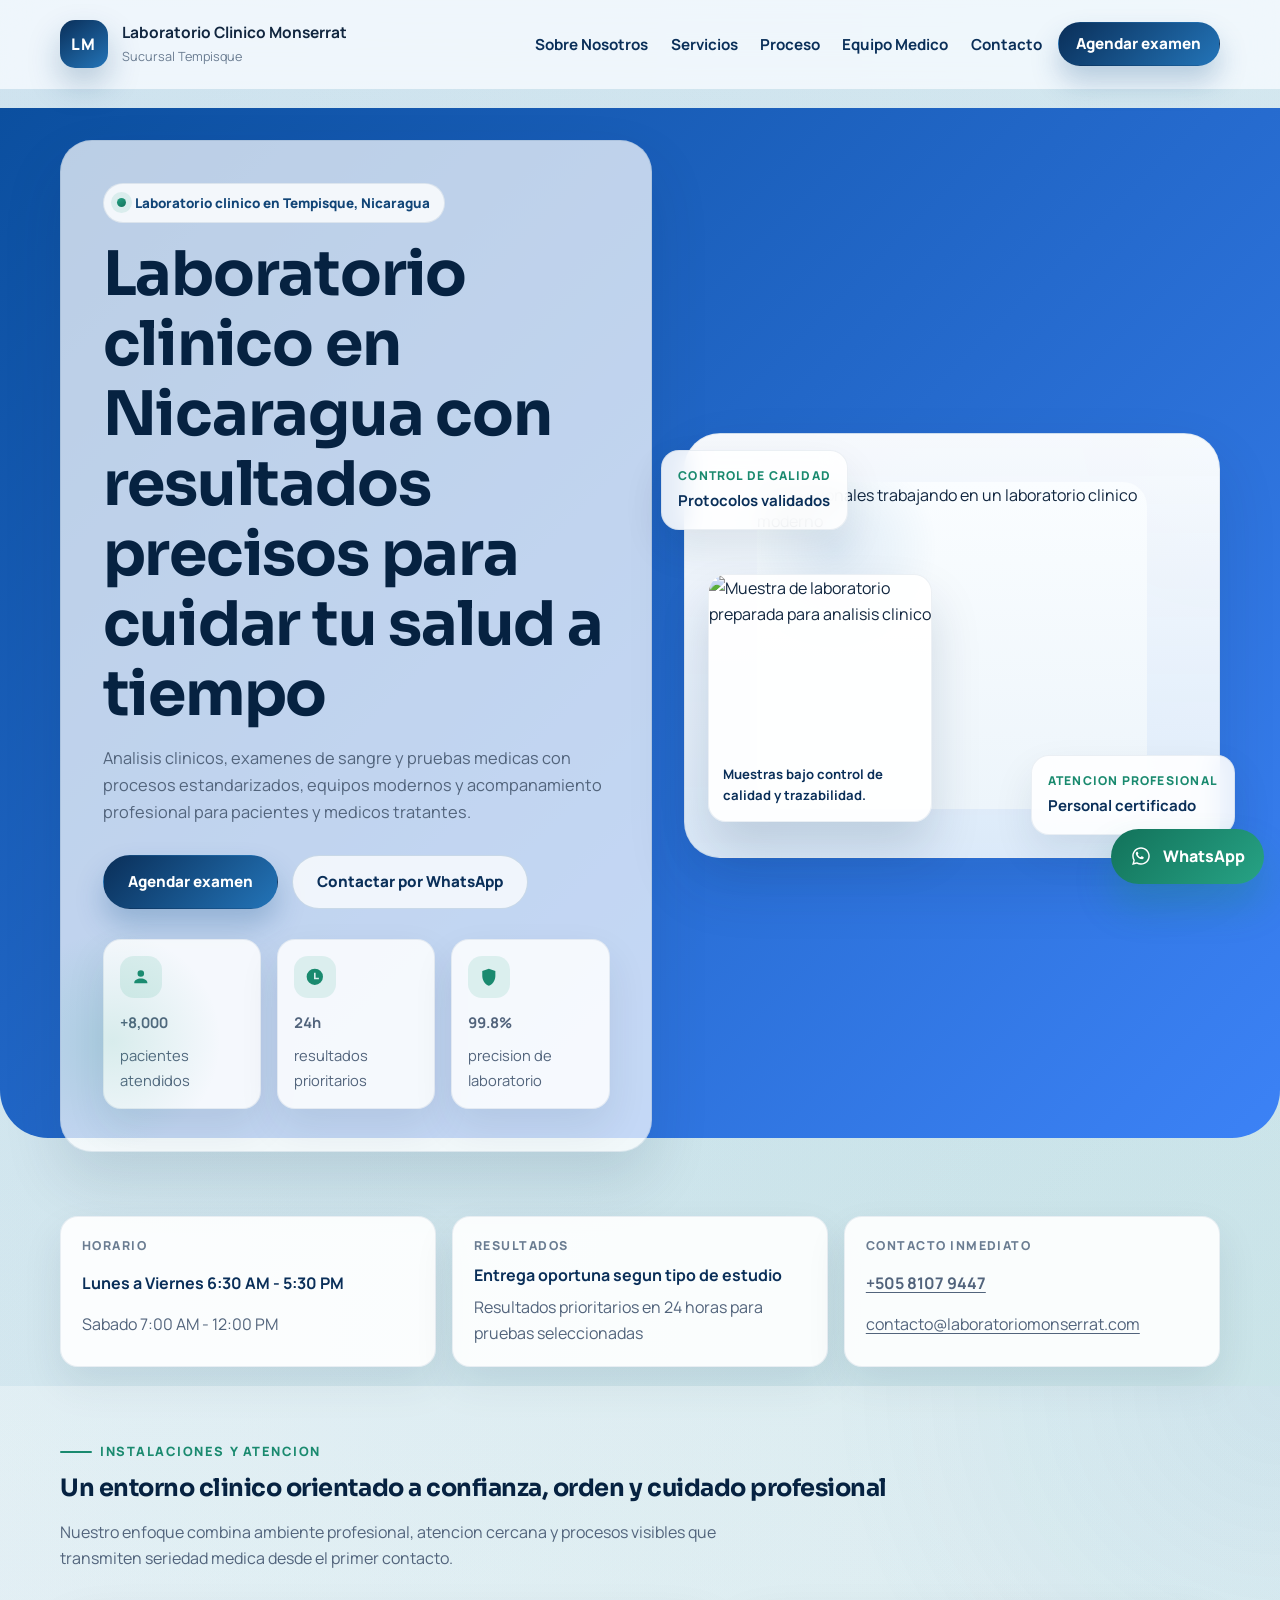
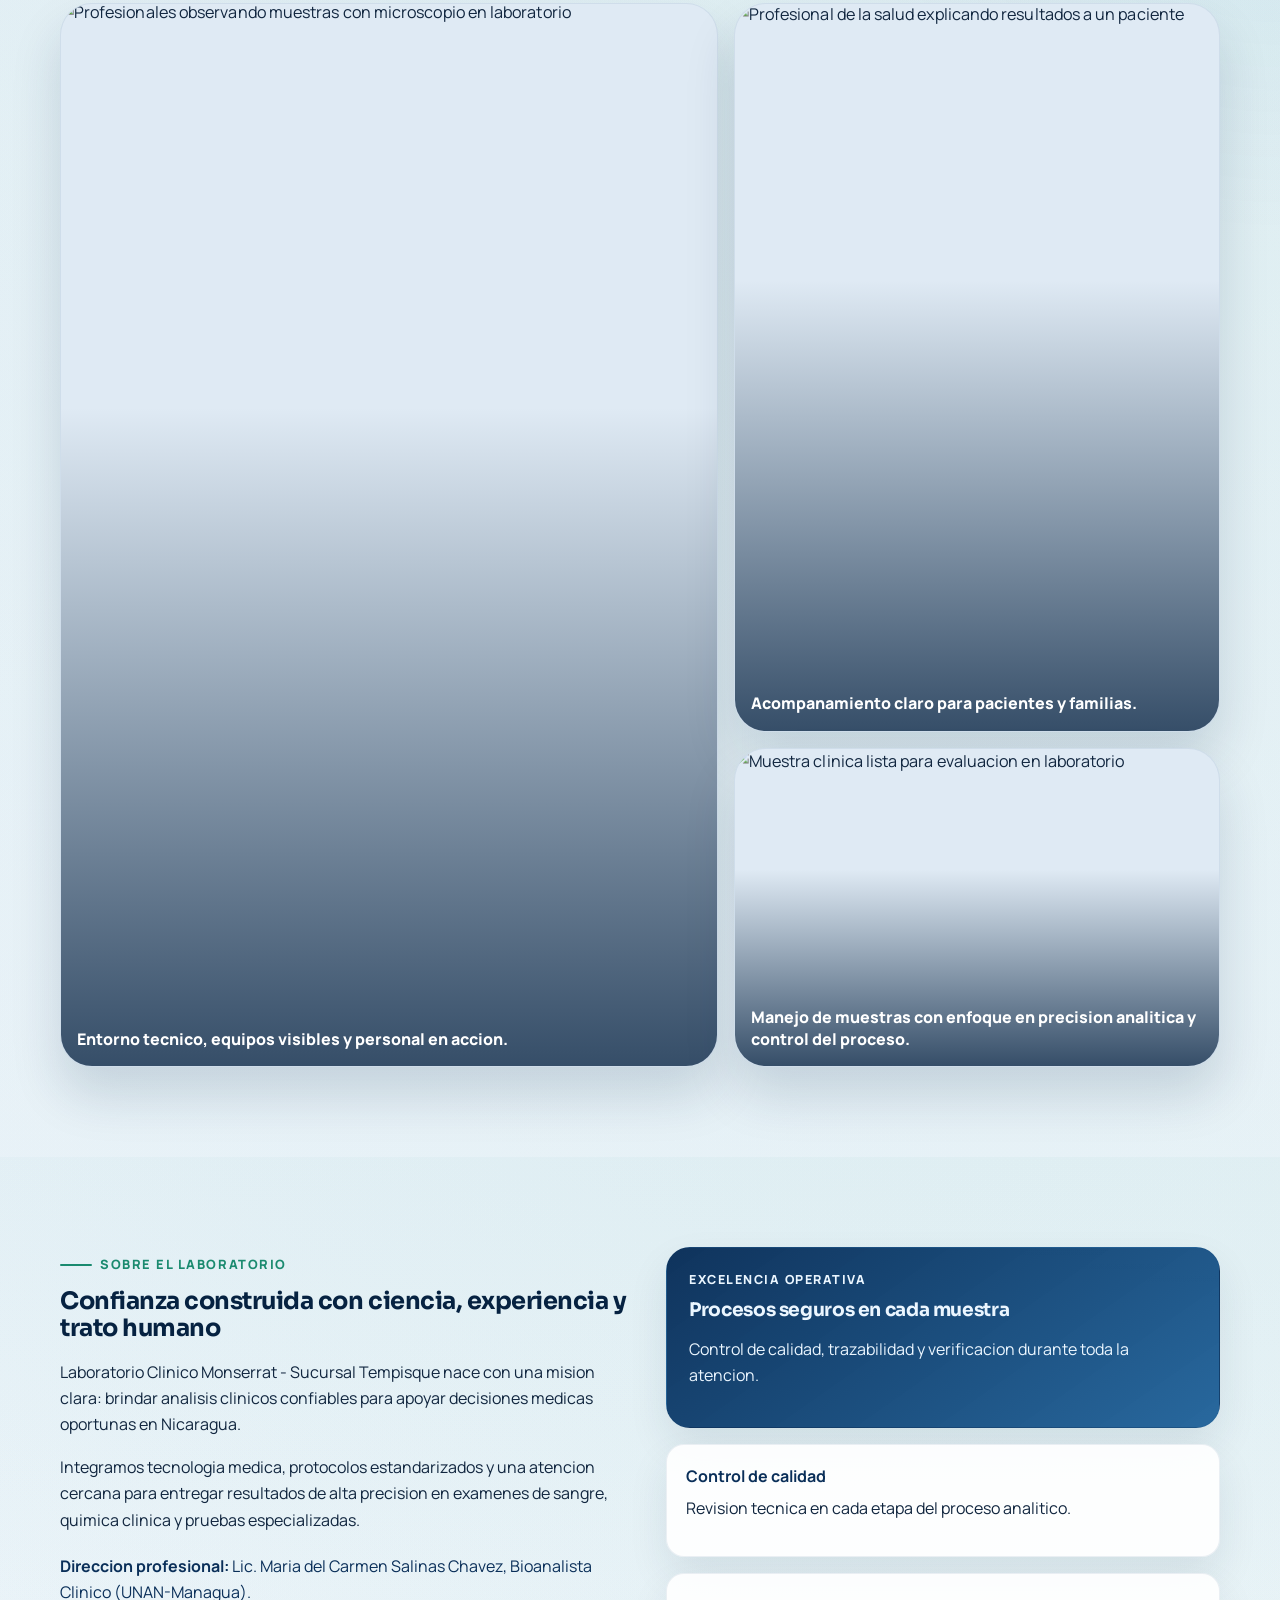
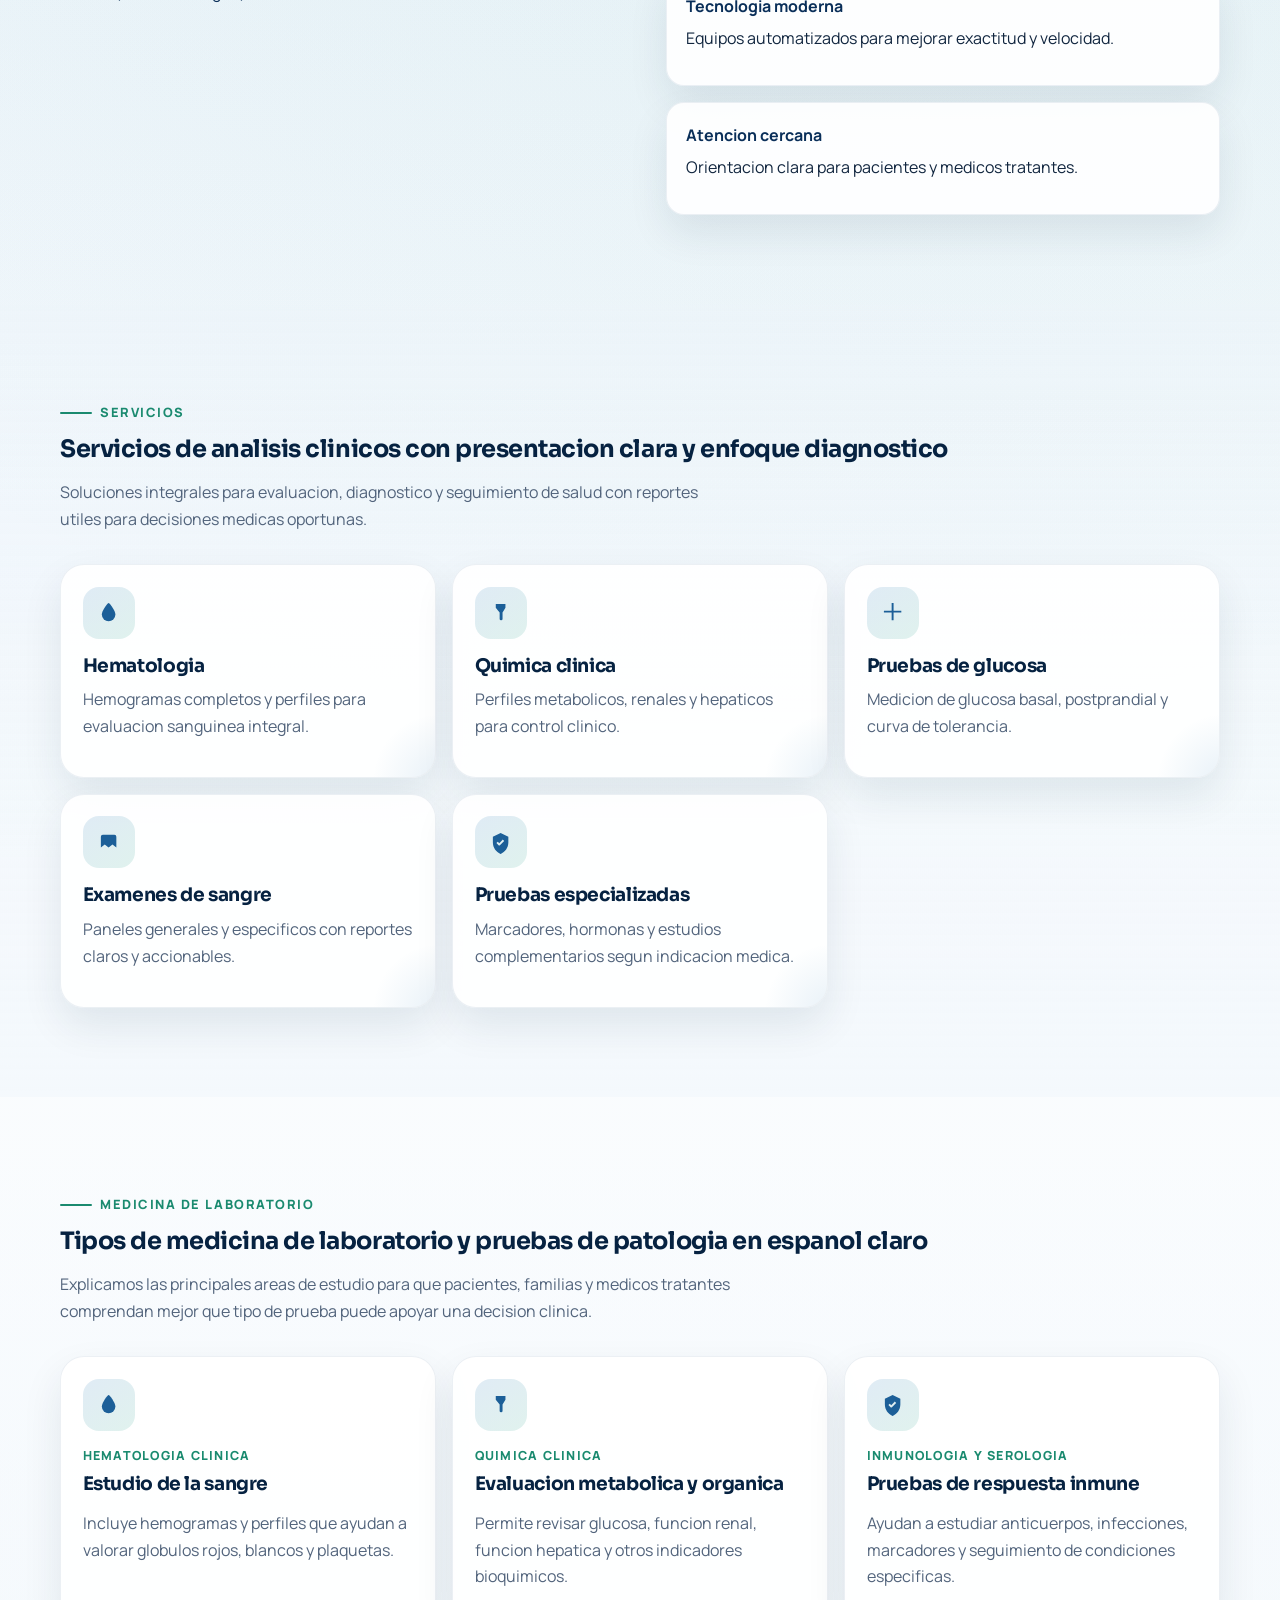
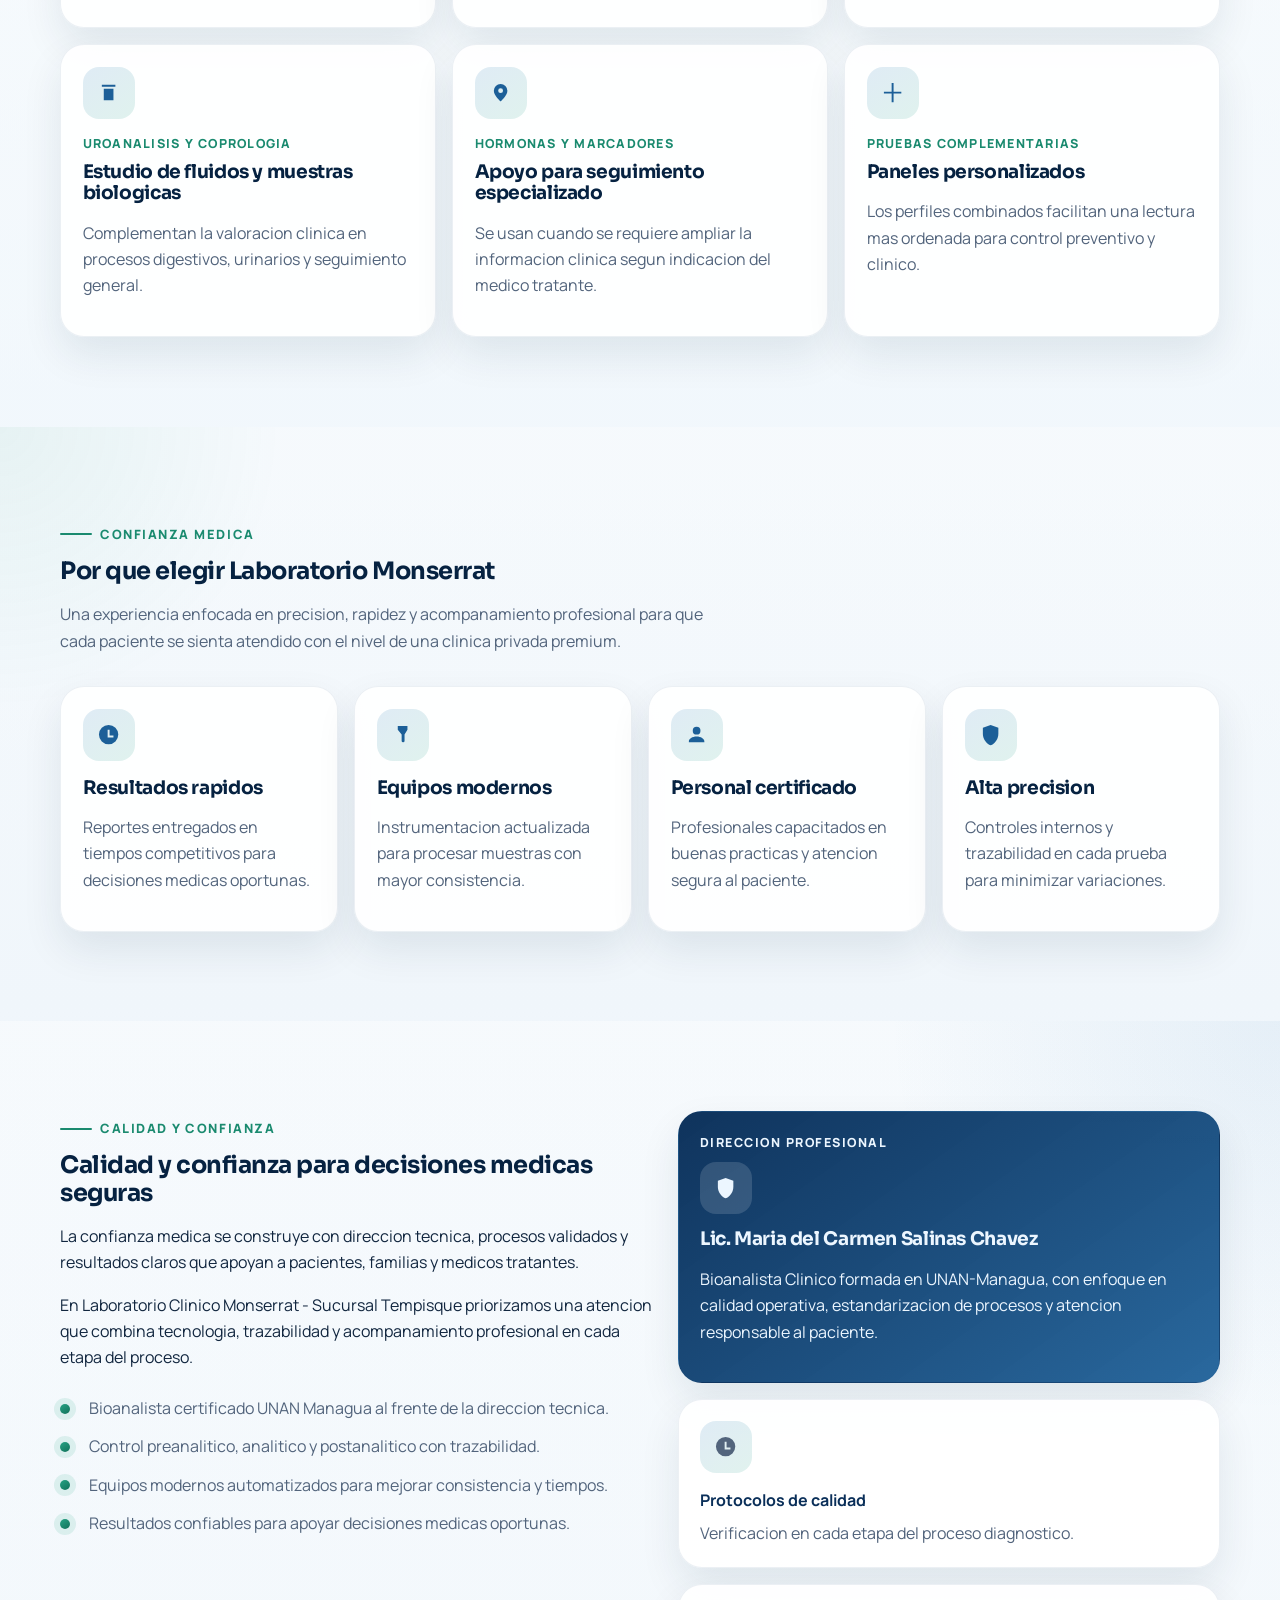
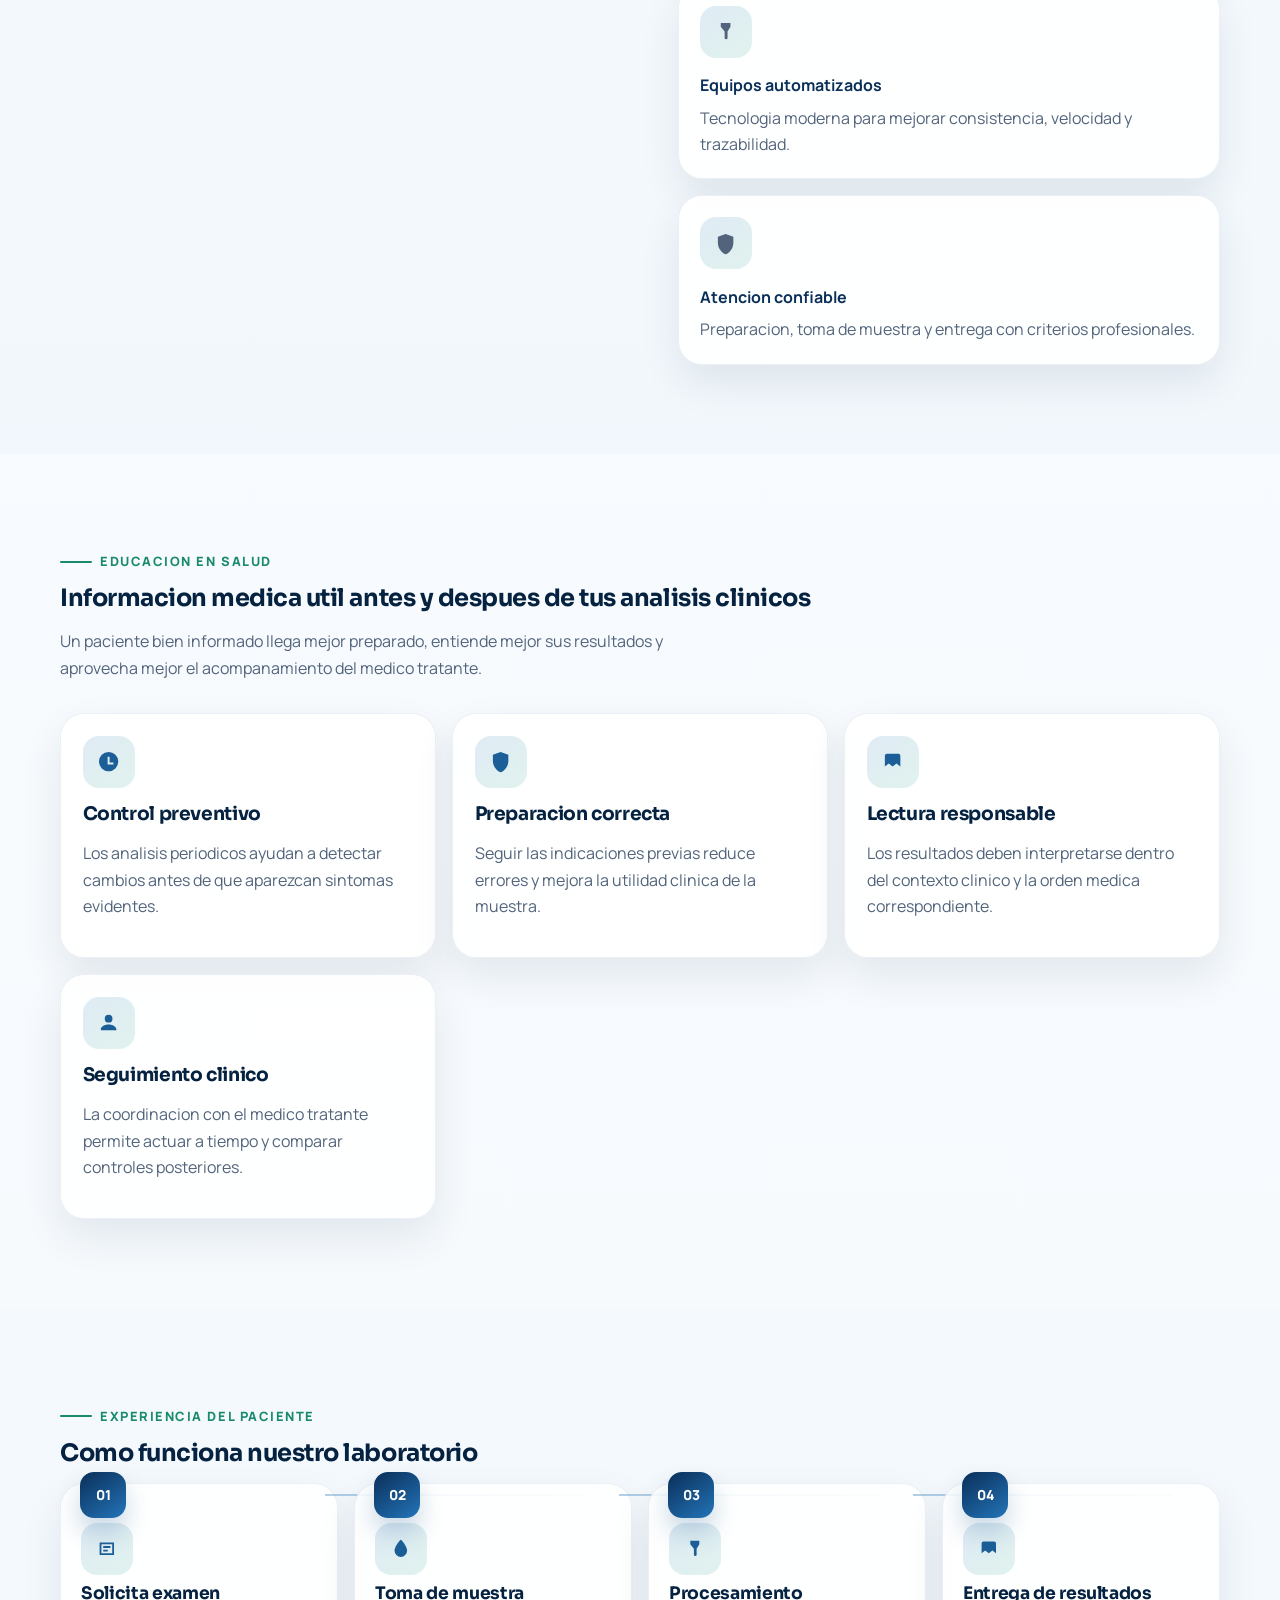
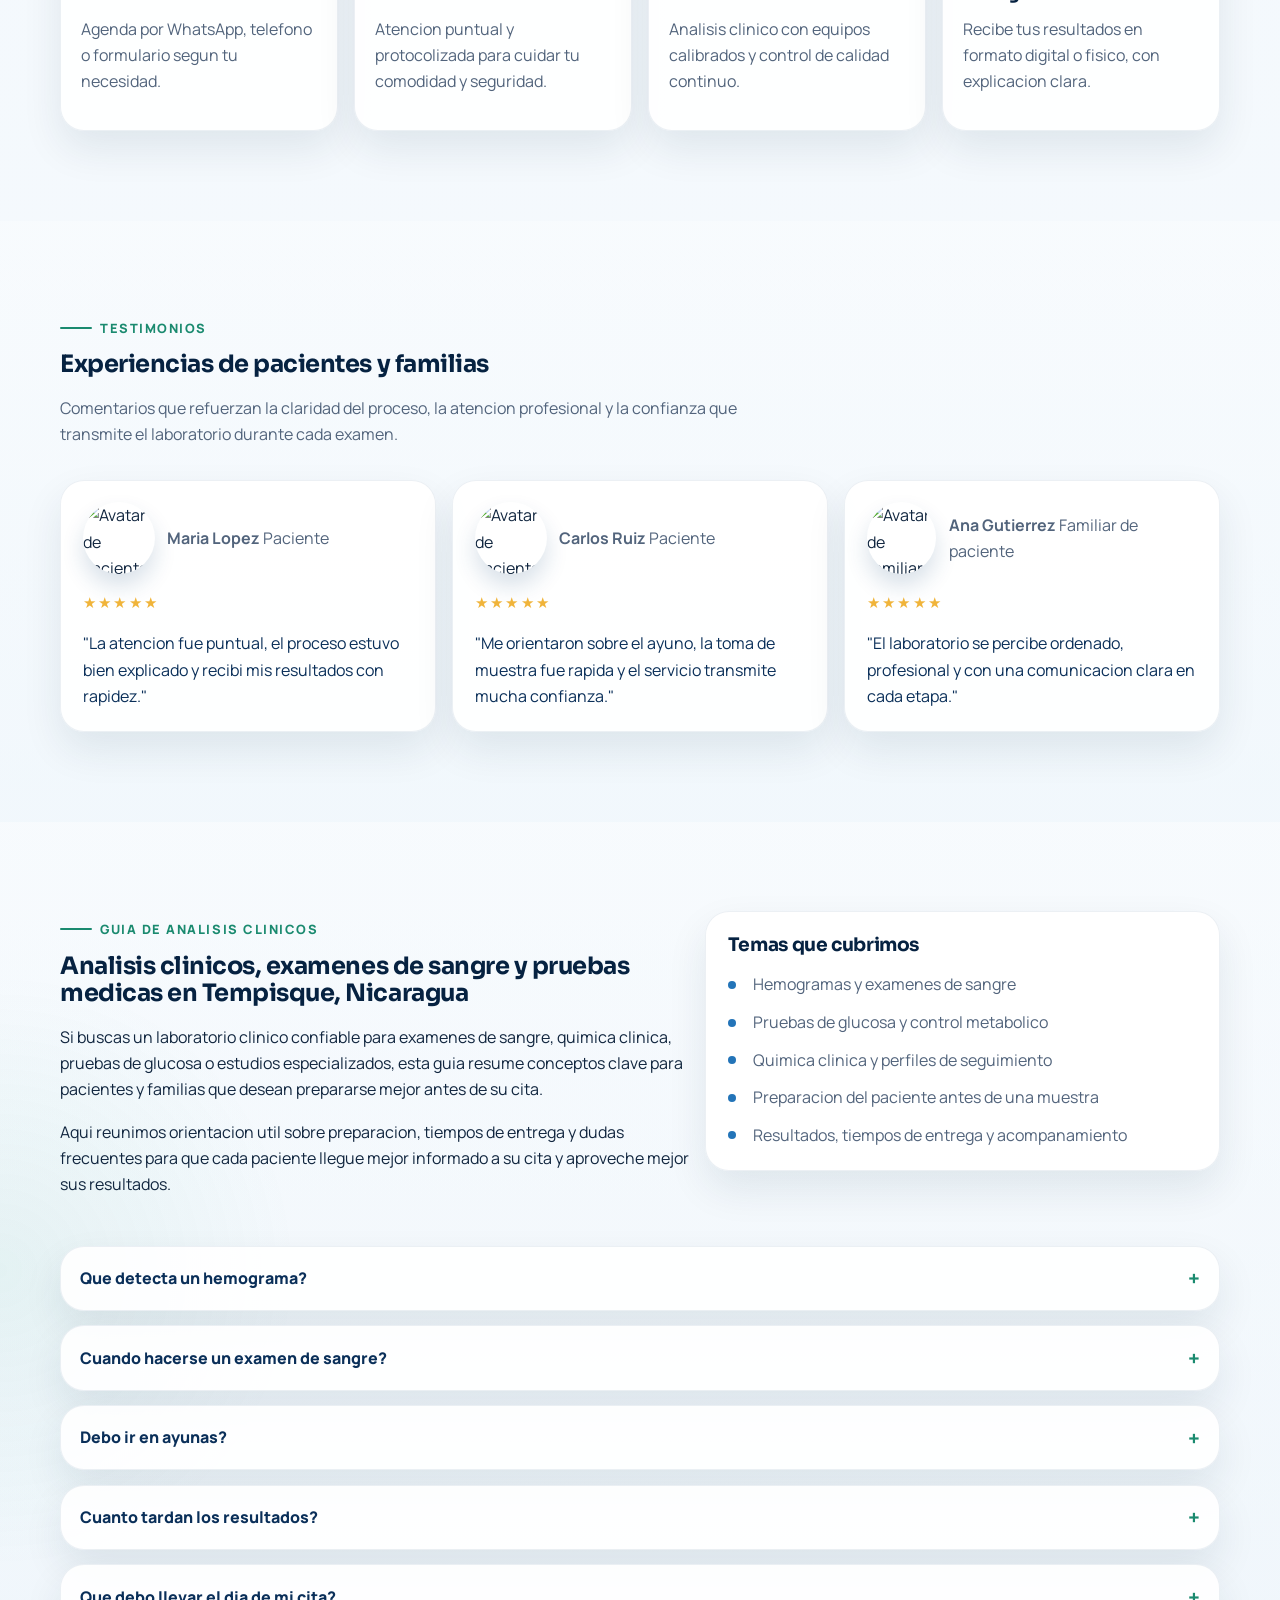
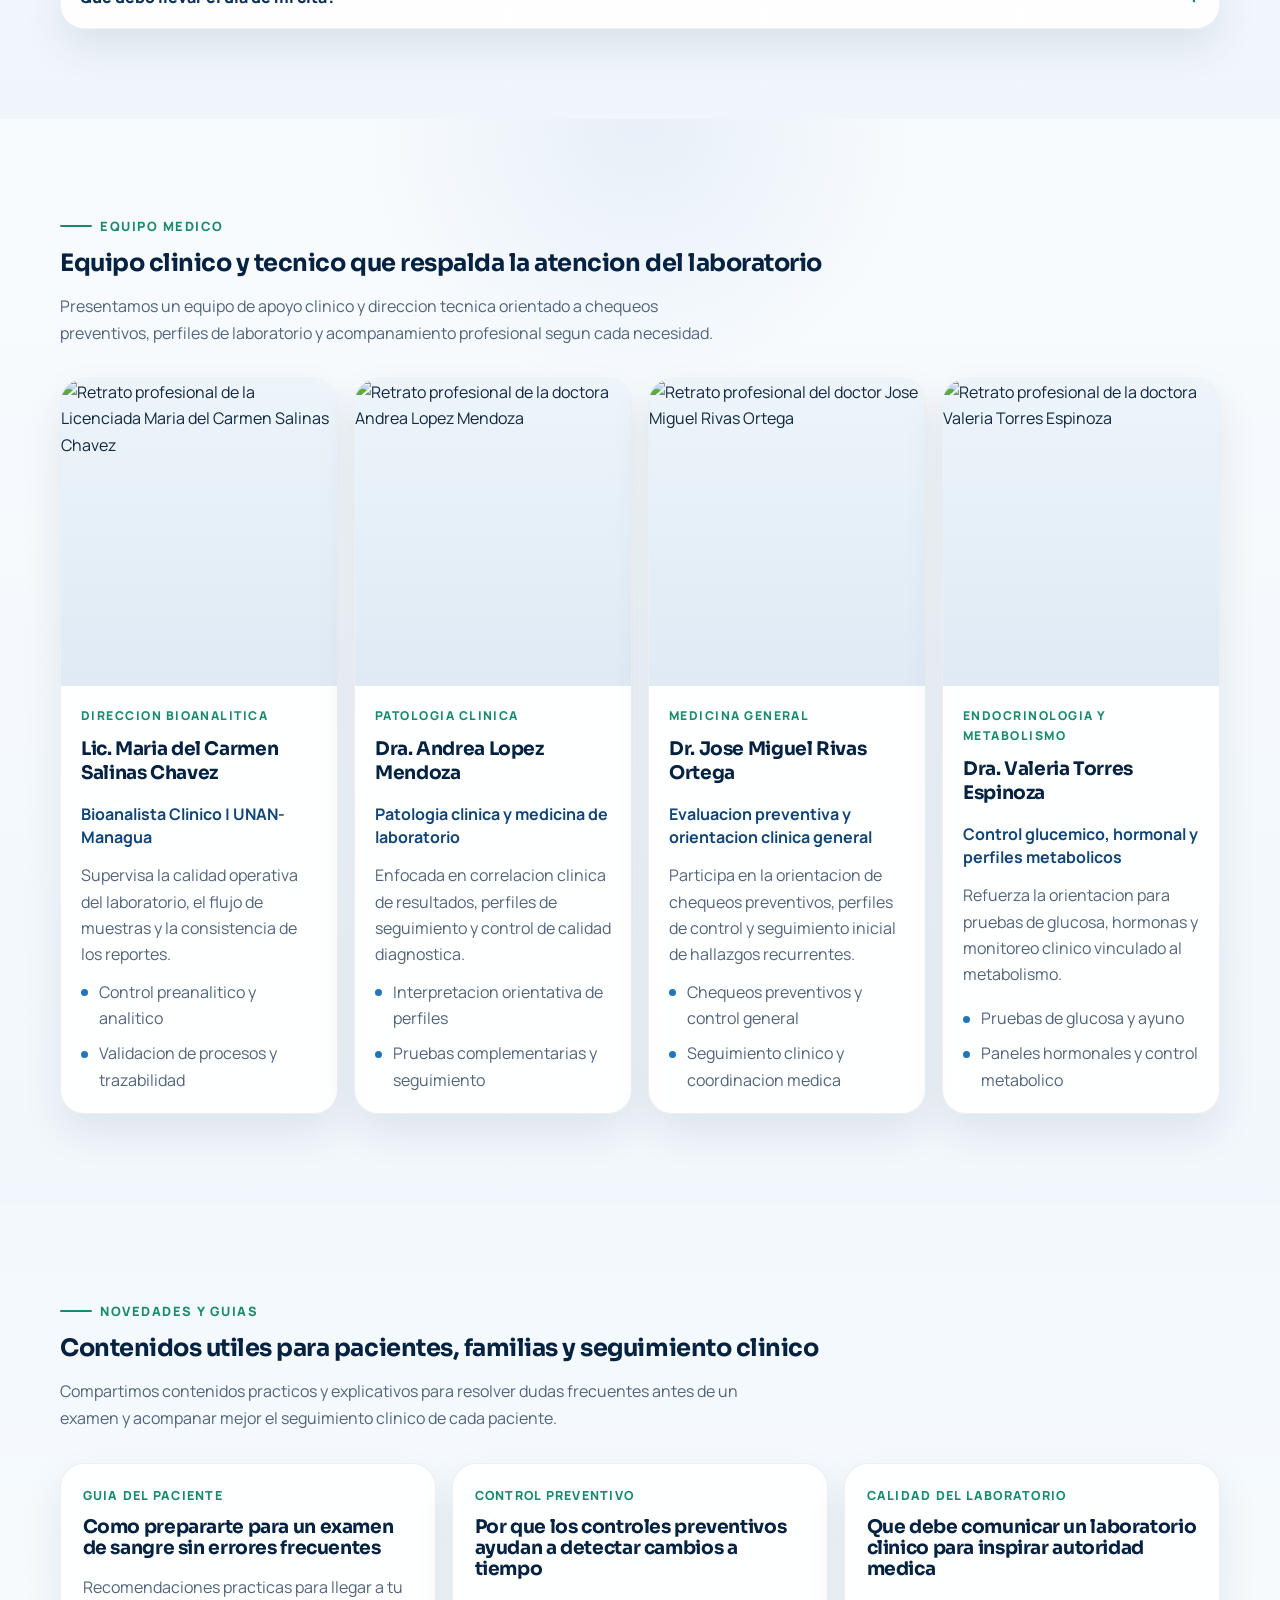
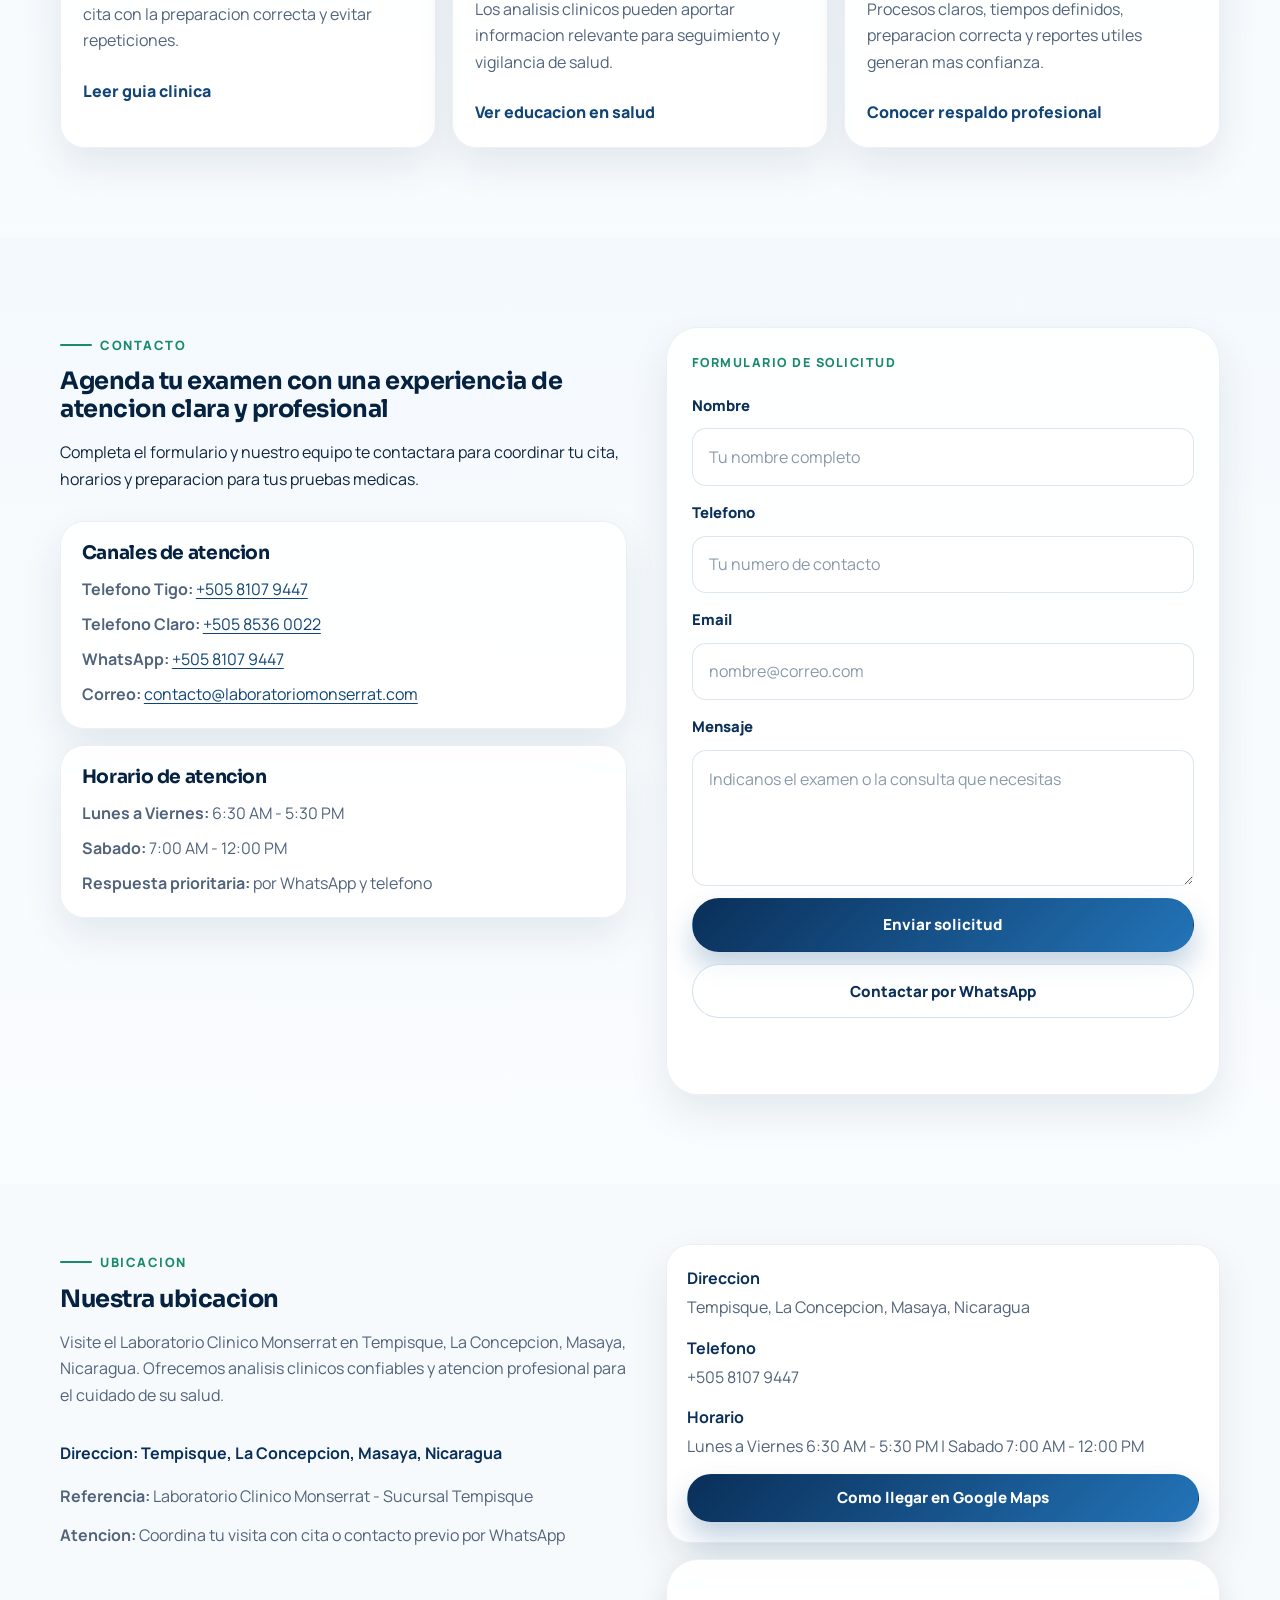
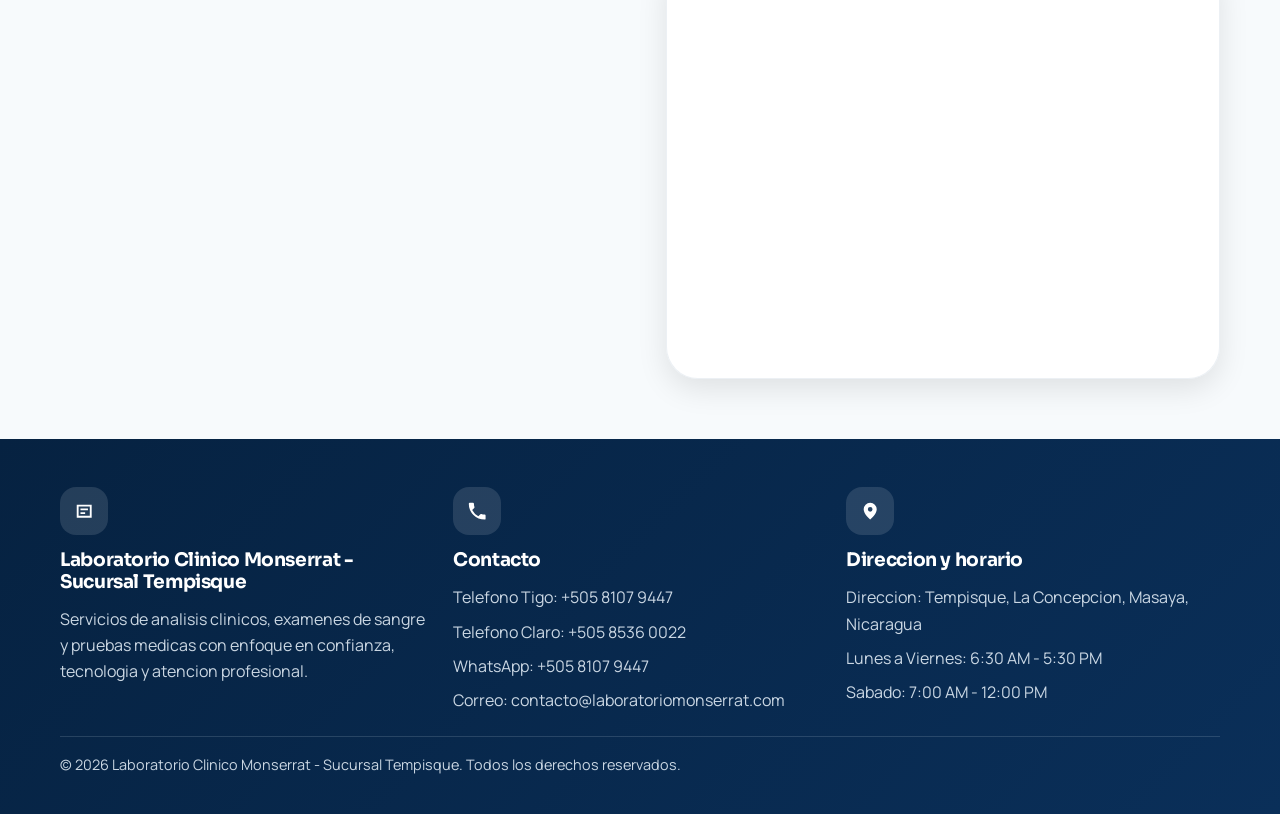
==== index.html @ ab173d8e "reorganizando estructura para GitHub Pages" ====
<!doctype html>
<html lang="es-NI">
<head>
  <meta charset="UTF-8">
  <meta name="viewport" content="width=device-width, initial-scale=1.0">
  <title>Laboratorio Clinico Monserrat Sucursal Tempisque | Analisis clinicos en Nicaragua</title>
  <meta
    name="description"
    content="Laboratorio Clinico Monserrat Sucursal Tempisque ofrece analisis clinicos, examenes de sangre y pruebas medicas en Nicaragua con atencion profesional, tecnologia confiable y resultados oportunos.">
  <meta name="robots" content="index, follow">
  <meta
    name="keywords"
    content="laboratorio clinico, analisis clinicos, examenes de sangre, laboratorio en Nicaragua, pruebas medicas, quimica clinica">
  <meta name="author" content="Laboratorio Clinico Monserrat Sucursal Tempisque">
  <meta name="theme-color" content="#0b4f9f">
  <link rel="canonical" href="https://www.laboratoriomonserrat.com/">

  <meta property="og:type" content="website">
  <meta property="og:locale" content="es_NI">
  <meta property="og:title" content="Laboratorio Clinico Monserrat Sucursal Tempisque | Analisis clinicos en Nicaragua">
  <meta
    property="og:description"
    content="Servicios de analisis clinicos, examenes de sangre y pruebas medicas con tecnologia moderna y personal certificado.">
  <meta property="og:url" content="https://www.laboratoriomonserrat.com/">
  <meta property="og:image" content="https://images.pexels.com/photos/8442096/pexels-photo-8442096.jpeg?auto=compress&amp;cs=tinysrgb&amp;w=1400">
  <meta property="og:image:alt" content="Profesionales trabajando en un laboratorio clinico moderno">

  <meta name="twitter:card" content="summary_large_image">
  <meta name="twitter:title" content="Laboratorio Clinico Monserrat Sucursal Tempisque">
  <meta
    name="twitter:description"
    content="Laboratorio clinico en Nicaragua. Resultados precisos, atencion profesional y contacto rapido.">
  <meta name="twitter:image" content="https://images.pexels.com/photos/8442096/pexels-photo-8442096.jpeg?auto=compress&amp;cs=tinysrgb&amp;w=1400">

  <link rel="preconnect" href="https://fonts.googleapis.com">
  <link rel="preconnect" href="https://fonts.gstatic.com" crossorigin>
  <link rel="preconnect" href="https://images.pexels.com" crossorigin>
  <link
    href="https://fonts.googleapis.com/css2?family=Manrope:wght@400;500;700;800&family=Sora:wght@600;700&display=swap"
    rel="stylesheet">
  <link rel="stylesheet" href="css/styles.css">

  <script type="application/ld+json">
  {
    "@context": "https://schema.org",
    "@type": "MedicalBusiness",
    "name": "Laboratorio Clinico Monserrat - Sucursal Tempisque",
    "description": "Laboratorio clinico y servicios de analisis medicos en Nicaragua con personal certificado.",
    "url": "https://www.laboratoriomonserrat.com/",
    "telephone": "+505 8107 9447",
    "email": "contacto@laboratoriomonserrat.com",
    "address": {
      "@type": "PostalAddress",
      "streetAddress": "Tempisque, La Concepcion",
      "addressLocality": "La Concepcion",
      "addressRegion": "Masaya",
      "addressCountry": "NI"
    },
    "contactPoint": [
      {
        "@type": "ContactPoint",
        "contactType": "customer service",
        "telephone": "+505 8107 9447",
        "areaServed": "NI",
        "availableLanguage": "es"
      },
      {
        "@type": "ContactPoint",
        "contactType": "customer service",
        "telephone": "+505 8536 0022",
        "areaServed": "NI",
        "availableLanguage": "es"
      }
    ],
    "employee": [
      {
        "@type": "Person",
        "name": "Lic. Maria del Carmen Salinas Chavez",
        "jobTitle": "Directora Tecnica y Bioanalista Clinico",
        "alumniOf": "UNAN Managua"
      },
      {
        "@type": "Person",
        "name": "Dra. Andrea Lopez Mendoza",
        "jobTitle": "Patologa Clinica y Medicina de Laboratorio"
      },
      {
        "@type": "Person",
        "name": "Dr. Jose Miguel Rivas Ortega",
        "jobTitle": "Medicina General y Evaluacion Preventiva"
      },
      {
        "@type": "Person",
        "name": "Dra. Valeria Torres Espinoza",
        "jobTitle": "Endocrinologia y Metabolismo"
      }
    ],
    "openingHoursSpecification": [
      {
        "@type": "OpeningHoursSpecification",
        "dayOfWeek": ["Monday", "Tuesday", "Wednesday", "Thursday", "Friday"],
        "opens": "06:30",
        "closes": "17:30"
      },
      {
        "@type": "OpeningHoursSpecification",
        "dayOfWeek": "Saturday",
        "opens": "07:00",
        "closes": "12:00"
      }
    ],
    "hasMap": "https://www.google.com/maps?q=Laboratorio+Monserrat+Tempisque&output=embed",
    "areaServed": {
      "@type": "Country",
      "name": "Nicaragua"
    }
  }
  </script>

  <script type="application/ld+json">
  {
   "@context": "https://schema.org",
   "@type": "MedicalBusiness",
   "name": "Laboratorio Clinico Monserrat - Sucursal Tempisque",
   "address": {
     "@type": "PostalAddress",
     "streetAddress": "Tempisque, La Concepcion",
     "addressLocality": "La Concepcion",
     "addressRegion": "Masaya",
     "addressCountry": "Nicaragua"
   },
   "hasMap": "https://www.google.com/maps?q=Laboratorio+Monserrat+Tempisque&output=embed"
  }
  </script>
</head>
<body class="page">
  <a class="skip-link" href="#contenido-principal">Saltar al contenido principal</a>

  <header class="site-header" id="inicio">
    <div class="container header-wrap">
      <a class="brand brand--premium" href="#inicio" aria-label="Ir al inicio">
        <span class="brand-mark" aria-hidden="true">LM</span>
        <span class="brand-copy">
          <strong>Laboratorio Clinico Monserrat</strong>
          <small>Sucursal Tempisque</small>
        </span>
      </a>

      <div class="header-actions">
        <button
          class="menu-toggle"
          type="button"
          aria-label="Abrir menu principal"
          aria-expanded="false"
          aria-controls="main-nav">
          <span></span>
          <span></span>
          <span></span>
        </button>

        <nav class="main-nav" id="main-nav" aria-label="Navegacion principal">
          <ul class="main-nav__list">
            <li><a href="#sobre">Sobre Nosotros</a></li>
            <li><a href="#servicios">Servicios</a></li>
            <li><a href="#proceso">Proceso</a></li>
            <li><a href="#equipo">Equipo Medico</a></li>
            <li><a href="#contacto">Contacto</a></li>
          </ul>
        </nav>

        <a class="btn btn-primary btn-header" href="#contacto">Agendar examen</a>
      </div>
    </div>
  </header>

  <main id="contenido-principal">
    <section class="hero reveal" aria-labelledby="hero-title">
      <div class="container hero-grid">
        <article class="hero-copy hero-copy--panel">
          <p class="eyebrow">
            <span class="eyebrow__dot" aria-hidden="true"></span>
            Laboratorio clinico en Tempisque, Nicaragua</p>
          <h1 id="hero-title">Laboratorio clinico en Nicaragua con resultados precisos para cuidar tu salud a tiempo</h1>
          <p class="hero-lead">
            Analisis clinicos, examenes de sangre y pruebas medicas con procesos estandarizados,
            equipos modernos y acompanamiento profesional para pacientes y medicos tratantes.
          </p>

          <div class="hero-cta">
            <a class="btn btn-primary btn-lg" href="#contacto" aria-label="Agendar examen en formulario de contacto">
              Agendar examen
            </a>
            <a
              class="btn btn-ghost btn-lg"
              href="https://wa.me/50581079447?text=Hola%2C%20quiero%20informacion%20sobre%20sus%20analisis%20clinicos."
              target="_blank"
              rel="noopener"
              aria-label="Contactar por WhatsApp">
              Contactar por WhatsApp
            </a>
          </div>
          <ul class="hero-highlights" aria-label="Puntos de confianza del laboratorio">
            <li class="hero-stat-card">
              <span class="hero-stat-card__icon" aria-hidden="true">
                <svg viewBox="0 0 24 24" focusable="false">
                  <path d="M12 12a4 4 0 1 0-4-4 4 4 0 0 0 4 4Zm0 2c-4.42 0-8 2.24-8 5v1h16v-1c0-2.76-3.58-5-8-5Z"></path>
                </svg>
              </span>
              <strong><span class="counter-value" data-counter-target="8000" data-counter-prefix="+">+8000</span></strong>
              <span>pacientes atendidos</span>
            </li>
            <li class="hero-stat-card">
              <span class="hero-stat-card__icon" aria-hidden="true">
                <svg viewBox="0 0 24 24" focusable="false">
                  <path d="M12 2a10 10 0 1 0 10 10A10.01 10.01 0 0 0 12 2Zm1 11h4v2h-6V7h2Z"></path>
                </svg>
              </span>
              <strong><span class="counter-value" data-counter-target="24" data-counter-suffix="h">24h</span></strong>
              <span>resultados prioritarios</span>
            </li>
            <li class="hero-stat-card">
              <span class="hero-stat-card__icon" aria-hidden="true">
                <svg viewBox="0 0 24 24" focusable="false">
                  <path d="m10.69 15.52-3.2-3.2-1.42 1.41 4.62 4.62L18 11.04l-1.41-1.41Z"></path>
                  <path d="M12 2 4 5v6c0 5.55 3.84 10.74 8 12 4.16-1.26 8-6.45 8-12V5Z"></path>
                </svg>
              </span>
              <strong><span class="counter-value" data-counter-target="99.8" data-counter-suffix="%" data-counter-decimals="1">99.8%</span></strong>
              <span>precision de laboratorio</span>
            </li>
          </ul>

        </article>

        <div class="hero-media">
          <div class="hero-media__frame">
            <div class="hero-media__badge hero-media__badge--top">
              <span>Control de calidad</span>
              <strong>Protocolos validados</strong>
            </div>
            <figure class="hero-media__figure">
              <img
                src="https://images.pexels.com/photos/8442096/pexels-photo-8442096.jpeg?auto=compress&amp;cs=tinysrgb&amp;w=1400"
                alt="Profesionales trabajando en un laboratorio clinico moderno"
                width="620"
                height="480"
                loading="eager"
                fetchpriority="high"
                decoding="async">
            </figure>
            <figure class="hero-media__secondary">
              <img
                src="https://images.pexels.com/photos/5726838/pexels-photo-5726838.jpeg?auto=compress&amp;cs=tinysrgb&amp;w=900"
                alt="Muestra de laboratorio preparada para analisis clinico"
                width="340"
                height="260"
                loading="lazy"
                decoding="async">
              <figcaption>Muestras bajo control de calidad y trazabilidad.</figcaption>
            </figure>
            <div class="hero-media__badge hero-media__badge--bottom">
              <span>Atencion profesional</span>
              <strong>Personal certificado</strong>
            </div>
          </div>
        </div>
      </div>
    </section>

    <section class="trust-strip reveal" aria-label="Datos clave del laboratorio">
      <div class="container trust-strip__grid">
        <article class="trust-strip__item">
          <p class="trust-strip__label">Horario</p>
          <strong>Lunes a Viernes 6:30 AM - 5:30 PM</strong>
          <span>Sabado 7:00 AM - 12:00 PM</span>
        </article>
        <article class="trust-strip__item">
          <p class="trust-strip__label">Resultados</p>
          <strong>Entrega oportuna segun tipo de estudio</strong>
          <span>Resultados prioritarios en 24 horas para pruebas seleccionadas</span>
        </article>
        <article class="trust-strip__item">
          <p class="trust-strip__label">Contacto inmediato</p>
          <strong><a href="tel:+50581079447">+505 8107 9447</a></strong>
          <span><a href="mailto:contacto@laboratoriomonserrat.com">contacto@laboratoriomonserrat.com</a></span>
        </article>
      </div>
    </section>

    <section class="section visual-proof reveal" aria-labelledby="visual-proof-title">
      <div class="container">
        <p class="section-kicker">Instalaciones y atencion</p>
        <h2 id="visual-proof-title">Un entorno clinico orientado a confianza, orden y cuidado profesional</h2>
        <p class="section-intro">
          Nuestro enfoque combina ambiente profesional, atencion cercana y procesos visibles que
          transmiten seriedad medica desde el primer contacto.
        </p>
        <div class="visual-proof__grid">
          <figure class="visual-proof__item visual-proof__item--wide">
            <img
              src="https://images.pexels.com/photos/8442107/pexels-photo-8442107.jpeg?auto=compress&amp;cs=tinysrgb&amp;w=1200"
              alt="Profesionales observando muestras con microscopio en laboratorio"
              width="800"
              height="960"
              loading="lazy"
              decoding="async">
            <figcaption>Entorno tecnico, equipos visibles y personal en accion.</figcaption>
          </figure>
          <figure class="visual-proof__item">
            <img
              src="https://images.pexels.com/photos/7578797/pexels-photo-7578797.jpeg?auto=compress&amp;cs=tinysrgb&amp;w=900"
              alt="Profesional de la salud explicando resultados a un paciente"
              width="640"
              height="960"
              loading="lazy"
              decoding="async">
            <figcaption>Acompanamiento claro para pacientes y familias.</figcaption>
          </figure>
          <figure class="visual-proof__item">
            <img
              src="https://images.pexels.com/photos/5726838/pexels-photo-5726838.jpeg?auto=compress&amp;cs=tinysrgb&amp;w=900"
              alt="Muestra clinica lista para evaluacion en laboratorio"
              width="640"
              height="420"
              loading="lazy"
              decoding="async">
            <figcaption>Manejo de muestras con enfoque en precision analitica y control del proceso.</figcaption>
          </figure>
        </div>
      </div>
    </section>

    <section class="section about reveal" id="sobre" aria-labelledby="sobre-title">
      <div class="container about-grid">
        <article class="about-copy">
          <p class="section-kicker">Sobre el laboratorio</p>
          <h2 id="sobre-title">Confianza construida con ciencia, experiencia y trato humano</h2>
          <p>
            Laboratorio Clinico Monserrat - Sucursal Tempisque nace con una mision clara: brindar analisis
            clinicos confiables para apoyar decisiones medicas oportunas en Nicaragua.
          </p>
          <p>
            Integramos tecnologia medica, protocolos estandarizados y una atencion cercana para entregar
            resultados de alta precision en examenes de sangre, quimica clinica y pruebas especializadas.
          </p>
          <p class="about-copy__director">
            <strong>Direccion profesional:</strong> Lic. Maria del Carmen Salinas Chavez,
            Bioanalista Clinico (UNAN-Managua).
          </p>
        </article>

        <aside class="about-panel" aria-label="Datos destacados del laboratorio">
          <article class="about-panel__card">
            <p class="about-panel__eyebrow">Excelencia operativa</p>
            <h3>Procesos seguros en cada muestra</h3>
            <p>Control de calidad, trazabilidad y verificacion durante toda la atencion.</p>
          </article>
          <div class="about-stats">
            <article class="about-stats__card">
              <strong>Control de calidad</strong>
              <p>Revision tecnica en cada etapa del proceso analitico.</p>
            </article>
            <article class="about-stats__card">
              <strong>Tecnologia moderna</strong>
              <p>Equipos automatizados para mejorar exactitud y velocidad.</p>
            </article>
            <article class="about-stats__card">
              <strong>Atencion cercana</strong>
              <p>Orientacion clara para pacientes y medicos tratantes.</p>
            </article>
          </div>
        </aside>
      </div>
    </section>

    <section class="section services reveal" id="servicios" aria-labelledby="servicios-title">
      <div class="container">
        <p class="section-kicker">Servicios</p>
        <h2 id="servicios-title">Servicios de analisis clinicos con presentacion clara y enfoque diagnostico</h2>
        <p class="section-intro">
          Soluciones integrales para evaluacion, diagnostico y seguimiento de salud con reportes utiles
          para decisiones medicas oportunas.
        </p>
        <div class="service-grid">
          <article class="service-card card">
            <span class="service-card__icon" aria-hidden="true">
              <svg viewBox="0 0 24 24" focusable="false">
                <path d="M19 14a7 7 0 1 1-14 0c0-4.2 6-12 7-12s7 7.8 7 12Z"></path>
              </svg>
            </span>
            <h3>Hematologia</h3>
            <p>Hemogramas completos y perfiles para evaluacion sanguinea integral.</p>
          </article>
          <article class="service-card card">
            <span class="service-card__icon" aria-hidden="true">
              <svg viewBox="0 0 24 24" focusable="false">
                <path d="M7 3h10v4l-3 5v6.5a1.5 1.5 0 0 1-3 0V12L7 7Z"></path>
              </svg>
            </span>
            <h3>Quimica clinica</h3>
            <p>Perfiles metabolicos, renales y hepaticos para control clinico.</p>
          </article>
          <article class="service-card card">
            <span class="service-card__icon" aria-hidden="true">
              <svg viewBox="0 0 24 24" focusable="false">
                <path d="M11 2h2v8h8v2h-8v8h-2v-8H3v-2h8Z"></path>
              </svg>
            </span>
            <h3>Pruebas de glucosa</h3>
            <p>Medicion de glucosa basal, postprandial y curva de tolerancia.</p>
          </article>
          <article class="service-card card">
            <span class="service-card__icon" aria-hidden="true">
              <svg viewBox="0 0 24 24" focusable="false">
                <path d="M6 4h12a2 2 0 0 1 2 2v11l-4-3-4 3-4-3-4 3V6a2 2 0 0 1 2-2Z"></path>
              </svg>
            </span>
            <h3>Examenes de sangre</h3>
            <p>Paneles generales y especificos con reportes claros y accionables.</p>
          </article>
          <article class="service-card card">
            <span class="service-card__icon" aria-hidden="true">
              <svg viewBox="0 0 24 24" focusable="false">
                <path d="M12 2 4 6v6c0 5.25 3.4 10.08 8 11.82C16.6 22.08 20 17.25 20 12V6Zm3.7 8.3-4.39 4.4a1 1 0 0 1-1.42 0l-2.2-2.2 1.41-1.41 1.5 1.49 3.69-3.69Z"></path>
              </svg>
            </span>
            <h3>Pruebas especializadas</h3>
            <p>Marcadores, hormonas y estudios complementarios segun indicacion medica.</p>
          </article>
        </div>
      </div>
    </section>

    <section class="section lab-types reveal" id="tipos-pruebas" aria-labelledby="tipos-pruebas-title">
      <div class="container">
        <p class="section-kicker">Medicina de laboratorio</p>
        <h2 id="tipos-pruebas-title">Tipos de medicina de laboratorio y pruebas de patologia en espanol claro</h2>
        <p class="section-intro">
          Explicamos las principales areas de estudio para que pacientes, familias y medicos tratantes
          comprendan mejor que tipo de prueba puede apoyar una decision clinica.
        </p>
        <div class="types-grid">
          <article class="type-card">
            <span class="type-card__icon" aria-hidden="true">
              <svg viewBox="0 0 24 24" focusable="false">
                <path d="M19 14a7 7 0 1 1-14 0c0-4.2 6-12 7-12s7 7.8 7 12Z"></path>
              </svg>
            </span>
            <p class="type-card__tag">Hematologia clinica</p>
            <h3>Estudio de la sangre</h3>
            <p>Incluye hemogramas y perfiles que ayudan a valorar globulos rojos, blancos y plaquetas.</p>
          </article>
          <article class="type-card">
            <span class="type-card__icon" aria-hidden="true">
              <svg viewBox="0 0 24 24" focusable="false">
                <path d="M7 3h10v4l-3 5v6.5a1.5 1.5 0 0 1-3 0V12L7 7Z"></path>
              </svg>
            </span>
            <p class="type-card__tag">Quimica clinica</p>
            <h3>Evaluacion metabolica y organica</h3>
            <p>Permite revisar glucosa, funcion renal, funcion hepatica y otros indicadores bioquimicos.</p>
          </article>
          <article class="type-card">
            <span class="type-card__icon" aria-hidden="true">
              <svg viewBox="0 0 24 24" focusable="false">
                <path d="M12 2 4 6v6c0 5.25 3.4 10.08 8 11.82C16.6 22.08 20 17.25 20 12V6Zm3.7 8.3-4.39 4.4a1 1 0 0 1-1.42 0l-2.2-2.2 1.41-1.41 1.5 1.49 3.69-3.69Z"></path>
              </svg>
            </span>
            <p class="type-card__tag">Inmunologia y serologia</p>
            <h3>Pruebas de respuesta inmune</h3>
            <p>Ayudan a estudiar anticuerpos, infecciones, marcadores y seguimiento de condiciones especificas.</p>
          </article>
          <article class="type-card">
            <span class="type-card__icon" aria-hidden="true">
              <svg viewBox="0 0 24 24" focusable="false">
                <path d="M5 4h14v2H5Zm2 4h10v12H7Z"></path>
              </svg>
            </span>
            <p class="type-card__tag">Uroanalisis y coprologia</p>
            <h3>Estudio de fluidos y muestras biologicas</h3>
            <p>Complementan la valoracion clinica en procesos digestivos, urinarios y seguimiento general.</p>
          </article>
          <article class="type-card">
            <span class="type-card__icon" aria-hidden="true">
              <svg viewBox="0 0 24 24" focusable="false">
                <path d="M12 3a7 7 0 0 0-7 7c0 5.25 7 11 7 11s7-5.75 7-11a7 7 0 0 0-7-7Zm0 9.5A2.5 2.5 0 1 1 14.5 10 2.5 2.5 0 0 1 12 12.5Z"></path>
              </svg>
            </span>
            <p class="type-card__tag">Hormonas y marcadores</p>
            <h3>Apoyo para seguimiento especializado</h3>
            <p>Se usan cuando se requiere ampliar la informacion clinica segun indicacion del medico tratante.</p>
          </article>
          <article class="type-card">
            <span class="type-card__icon" aria-hidden="true">
              <svg viewBox="0 0 24 24" focusable="false">
                <path d="M11 2h2v20h-2Zm-8 9h18v2H3Z"></path>
              </svg>
            </span>
            <p class="type-card__tag">Pruebas complementarias</p>
            <h3>Paneles personalizados</h3>
            <p>Los perfiles combinados facilitan una lectura mas ordenada para control preventivo y clinico.</p>
          </article>
        </div>
      </div>
    </section>

    <section class="section benefits reveal" id="beneficios" aria-labelledby="beneficios-title">
      <div class="container">
        <p class="section-kicker">Confianza medica</p>
        <h2 id="beneficios-title">Por que elegir Laboratorio Monserrat</h2>
        <p class="section-intro">
          Una experiencia enfocada en precision, rapidez y acompanamiento profesional para que cada
          paciente se sienta atendido con el nivel de una clinica privada premium.
        </p>
        <div class="benefit-grid">
          <article class="benefit-card">
            <span class="benefit-icon" aria-hidden="true">
              <svg viewBox="0 0 24 24" focusable="false">
                <path d="M12 2a10 10 0 1 0 10 10A10.01 10.01 0 0 0 12 2Zm1 11h4v2h-6V7h2Z"></path>
              </svg>
            </span>
            <h3>Resultados rapidos</h3>
            <p>Reportes entregados en tiempos competitivos para decisiones medicas oportunas.</p>
          </article>
          <article class="benefit-card">
            <span class="benefit-icon" aria-hidden="true">
              <svg viewBox="0 0 24 24" focusable="false">
                <path d="M7 3h10v4l-3 5v6.5a1.5 1.5 0 0 1-3 0V12L7 7Z"></path>
              </svg>
            </span>
            <h3>Equipos modernos</h3>
            <p>Instrumentacion actualizada para procesar muestras con mayor consistencia.</p>
          </article>
          <article class="benefit-card">
            <span class="benefit-icon" aria-hidden="true">
              <svg viewBox="0 0 24 24" focusable="false">
                <path d="M12 12a4 4 0 1 0-4-4 4 4 0 0 0 4 4Zm0 2c-4.42 0-8 2.24-8 5v1h16v-1c0-2.76-3.58-5-8-5Z"></path>
              </svg>
            </span>
            <h3>Personal certificado</h3>
            <p>Profesionales capacitados en buenas practicas y atencion segura al paciente.</p>
          </article>
          <article class="benefit-card">
            <span class="benefit-icon" aria-hidden="true">
              <svg viewBox="0 0 24 24" focusable="false">
                <path d="m10.69 15.52-3.2-3.2-1.42 1.41 4.62 4.62L18 11.04l-1.41-1.41Z"></path>
                <path d="M12 2 4 5v6c0 5.55 3.84 10.74 8 12 4.16-1.26 8-6.45 8-12V5Z"></path>
              </svg>
            </span>
            <h3>Alta precision</h3>
            <p>Controles internos y trazabilidad en cada prueba para minimizar variaciones.</p>
          </article>
        </div>
      </div>
    </section>

    <section class="section authority reveal" id="medicos" aria-labelledby="medicos-title">
      <div class="container authority-grid">
        <article class="authority-copy">
          <p class="section-kicker">Calidad y confianza</p>
        <h2 id="medicos-title">Calidad y confianza para decisiones medicas seguras</h2>
          <p>
            La confianza medica se construye con direccion tecnica, procesos validados y resultados
            claros que apoyan a pacientes, familias y medicos tratantes.
          </p>
          <p>
            En Laboratorio Clinico Monserrat - Sucursal Tempisque priorizamos una atencion que combina
            tecnologia, trazabilidad y acompanamiento profesional en cada etapa del proceso.
          </p>
          <ul class="authority-list">
            <li>Bioanalista certificado UNAN Managua al frente de la direccion tecnica.</li>
            <li>Control preanalitico, analitico y postanalitico con trazabilidad.</li>
            <li>Equipos modernos automatizados para mejorar consistencia y tiempos.</li>
            <li>Resultados confiables para apoyar decisiones medicas oportunas.</li>
          </ul>
        </article>

        <aside class="authority-panel" aria-label="Datos de autoridad profesional">
          <article class="authority-panel__director">
            <p class="authority-panel__label">Direccion profesional</p>
            <span class="authority-panel__icon" aria-hidden="true">
              <svg viewBox="0 0 24 24" focusable="false">
                <path d="M12 2 4 5v6c0 5.55 3.84 10.74 8 12 4.16-1.26 8-6.45 8-12V5Z"></path>
              </svg>
            </span>
            <h3>Lic. Maria del Carmen Salinas Chavez</h3>
            <p>
              Bioanalista Clinico formada en UNAN-Managua, con enfoque en calidad operativa,
              estandarizacion de procesos y atencion responsable al paciente.
            </p>
          </article>
          <div class="authority-proof">
            <article class="authority-proof__item">
              <span class="authority-proof__icon" aria-hidden="true">
                <svg viewBox="0 0 24 24" focusable="false">
                  <path d="M12 2a10 10 0 1 0 10 10A10.01 10.01 0 0 0 12 2Zm1 11h4v2h-6V7h2Z"></path>
                </svg>
              </span>
              <strong>Protocolos de calidad</strong>
              <span>Verificacion en cada etapa del proceso diagnostico.</span>
            </article>
            <article class="authority-proof__item">
              <span class="authority-proof__icon" aria-hidden="true">
                <svg viewBox="0 0 24 24" focusable="false">
                  <path d="M7 3h10v4l-3 5v6.5a1.5 1.5 0 0 1-3 0V12L7 7Z"></path>
                </svg>
              </span>
              <strong>Equipos automatizados</strong>
              <span>Tecnologia moderna para mejorar consistencia, velocidad y trazabilidad.</span>
            </article>
            <article class="authority-proof__item">
              <span class="authority-proof__icon" aria-hidden="true">
                <svg viewBox="0 0 24 24" focusable="false">
                  <path d="m10.69 15.52-3.2-3.2-1.42 1.41 4.62 4.62L18 11.04l-1.41-1.41Z"></path>
                  <path d="M12 2 4 5v6c0 5.55 3.84 10.74 8 12 4.16-1.26 8-6.45 8-12V5Z"></path>
                </svg>
              </span>
              <strong>Atencion confiable</strong>
              <span>Preparacion, toma de muestra y entrega con criterios profesionales.</span>
            </article>
          </div>
        </aside>
      </div>
    </section>

    <section class="section education reveal" id="educacion" aria-labelledby="educacion-title">
      <div class="container">
        <p class="section-kicker">Educacion en salud</p>
        <h2 id="educacion-title">Informacion medica util antes y despues de tus analisis clinicos</h2>
        <p class="section-intro">
          Un paciente bien informado llega mejor preparado, entiende mejor sus resultados y aprovecha
          mejor el acompanamiento del medico tratante.
        </p>
        <div class="education-grid">
          <article class="education-card">
            <span class="education-card__icon" aria-hidden="true">
              <svg viewBox="0 0 24 24" focusable="false">
                <path d="M12 2a10 10 0 1 0 10 10A10.01 10.01 0 0 0 12 2Zm1 11h4v2h-6V7h2Z"></path>
              </svg>
            </span>
            <h3>Control preventivo</h3>
            <p>Los analisis periodicos ayudan a detectar cambios antes de que aparezcan sintomas evidentes.</p>
          </article>
          <article class="education-card">
            <span class="education-card__icon" aria-hidden="true">
              <svg viewBox="0 0 24 24" focusable="false">
                <path d="M12 2 4 5v6c0 5.55 3.84 10.74 8 12 4.16-1.26 8-6.45 8-12V5Z"></path>
              </svg>
            </span>
            <h3>Preparacion correcta</h3>
            <p>Seguir las indicaciones previas reduce errores y mejora la utilidad clinica de la muestra.</p>
          </article>
          <article class="education-card">
            <span class="education-card__icon" aria-hidden="true">
              <svg viewBox="0 0 24 24" focusable="false">
                <path d="M6 4h12a2 2 0 0 1 2 2v11l-4-3-4 3-4-3-4 3V6a2 2 0 0 1 2-2Z"></path>
              </svg>
            </span>
            <h3>Lectura responsable</h3>
            <p>Los resultados deben interpretarse dentro del contexto clinico y la orden medica correspondiente.</p>
          </article>
          <article class="education-card">
            <span class="education-card__icon" aria-hidden="true">
              <svg viewBox="0 0 24 24" focusable="false">
                <path d="M12 12a4 4 0 1 0-4-4 4 4 0 0 0 4 4Zm0 2c-4.42 0-8 2.24-8 5v1h16v-1c0-2.76-3.58-5-8-5Z"></path>
              </svg>
            </span>
            <h3>Seguimiento clinico</h3>
            <p>La coordinacion con el medico tratante permite actuar a tiempo y comparar controles posteriores.</p>
          </article>
        </div>
      </div>
    </section>

    <section class="section process reveal" id="proceso" aria-labelledby="proceso-title">
      <div class="container">
        <p class="section-kicker">Experiencia del paciente</p>
        <h2 id="proceso-title">Como funciona nuestro laboratorio</h2>
        <ol class="process-list">
          <li>
            <span class="process-step__icon" aria-hidden="true">
              <svg viewBox="0 0 24 24" focusable="false">
                <path d="M4 5h16v14H4Zm2 2v10h12V7Zm2 2h8v2H8Zm0 4h5v2H8Z"></path>
              </svg>
            </span>
            <h3>Solicita examen</h3>
            <p>Agenda por WhatsApp, telefono o formulario segun tu necesidad.</p>
          </li>
          <li>
            <span class="process-step__icon" aria-hidden="true">
              <svg viewBox="0 0 24 24" focusable="false">
                <path d="M19 14a7 7 0 1 1-14 0c0-4.2 6-12 7-12s7 7.8 7 12Z"></path>
              </svg>
            </span>
            <h3>Toma de muestra</h3>
            <p>Atencion puntual y protocolizada para cuidar tu comodidad y seguridad.</p>
          </li>
          <li>
            <span class="process-step__icon" aria-hidden="true">
              <svg viewBox="0 0 24 24" focusable="false">
                <path d="M7 3h10v4l-3 5v6.5a1.5 1.5 0 0 1-3 0V12L7 7Z"></path>
              </svg>
            </span>
            <h3>Procesamiento</h3>
            <p>Analisis clinico con equipos calibrados y control de calidad continuo.</p>
          </li>
          <li>
            <span class="process-step__icon" aria-hidden="true">
              <svg viewBox="0 0 24 24" focusable="false">
                <path d="M6 4h12a2 2 0 0 1 2 2v11l-4-3-4 3-4-3-4 3V6a2 2 0 0 1 2-2Z"></path>
              </svg>
            </span>
            <h3>Entrega de resultados</h3>
            <p>Recibe tus resultados en formato digital o fisico, con explicacion clara.</p>
          </li>
        </ol>
      </div>
    </section>

    <section class="section testimonials reveal" id="testimonios" aria-labelledby="testimonios-title">
      <div class="container">
        <p class="section-kicker">Testimonios</p>
        <h2 id="testimonios-title">Experiencias de pacientes y familias</h2>
        <p class="section-intro">
          Comentarios que refuerzan la claridad del proceso, la atencion profesional y la confianza
          que transmite el laboratorio durante cada examen.
        </p>
        <div class="testimonial-grid">
          <article class="testimonial-card">
            <div class="testimonial-card__person">
              <img
                class="testimonial-card__avatar"
                src="https://images.pexels.com/photos/774909/pexels-photo-774909.jpeg?auto=compress&amp;cs=tinysrgb&amp;w=300"
                alt="Avatar de paciente Maria Lopez"
                width="72"
                height="72"
                loading="lazy"
                decoding="async">
              <p><strong>Maria Lopez</strong> Paciente</p>
            </div>
            <div class="testimonial-card__rating" aria-label="Valoracion de 5 estrellas">&#9733;&#9733;&#9733;&#9733;&#9733;</div>
            <blockquote>
              "La atencion fue puntual, el proceso estuvo bien explicado y recibi mis resultados con rapidez."
            </blockquote>
          </article>
          <article class="testimonial-card">
            <div class="testimonial-card__person">
              <img
                class="testimonial-card__avatar"
                src="https://images.pexels.com/photos/220453/pexels-photo-220453.jpeg?auto=compress&amp;cs=tinysrgb&amp;w=300"
                alt="Avatar de paciente Carlos Ruiz"
                width="72"
                height="72"
                loading="lazy"
                decoding="async">
              <p><strong>Carlos Ruiz</strong> Paciente</p>
            </div>
            <div class="testimonial-card__rating" aria-label="Valoracion de 5 estrellas">&#9733;&#9733;&#9733;&#9733;&#9733;</div>
            <blockquote>
              "Me orientaron sobre el ayuno, la toma de muestra fue rapida y el servicio transmite mucha confianza."
            </blockquote>
          </article>
          <article class="testimonial-card">
            <div class="testimonial-card__person">
              <img
                class="testimonial-card__avatar"
                src="https://images.pexels.com/photos/415829/pexels-photo-415829.jpeg?auto=compress&amp;cs=tinysrgb&amp;w=300"
                alt="Avatar de familiar de paciente Ana Gutierrez"
                width="72"
                height="72"
                loading="lazy"
                decoding="async">
              <p><strong>Ana Gutierrez</strong> Familiar de paciente</p>
            </div>
            <div class="testimonial-card__rating" aria-label="Valoracion de 5 estrellas">&#9733;&#9733;&#9733;&#9733;&#9733;</div>
            <blockquote>
              "El laboratorio se percibe ordenado, profesional y con una comunicacion clara en cada etapa."
            </blockquote>
          </article>
        </div>
      </div>
    </section>

    <section class="section seo-content reveal" id="guia" aria-labelledby="guia-title">
      <div class="container">
        <div class="seo-grid">
          <article class="seo-copy">
            <p class="section-kicker">Guia de analisis clinicos</p>
            <h2 id="guia-title">Analisis clinicos, examenes de sangre y pruebas medicas en Tempisque, Nicaragua</h2>
            <p>
              Si buscas un laboratorio clinico confiable para examenes de sangre, quimica clinica,
              pruebas de glucosa o estudios especializados, esta guia resume conceptos clave para
              pacientes y familias que desean prepararse mejor antes de su cita.
            </p>
            <p>
              Aqui reunimos orientacion util sobre preparacion, tiempos de entrega y dudas frecuentes
              para que cada paciente llegue mejor informado a su cita y aproveche mejor sus resultados.
            </p>
          </article>

          <aside class="seo-panel" aria-label="Cobertura de contenido clinico">
            <h3>Temas que cubrimos</h3>
            <ul class="seo-panel__list">
              <li>Hemogramas y examenes de sangre</li>
              <li>Pruebas de glucosa y control metabolico</li>
              <li>Quimica clinica y perfiles de seguimiento</li>
              <li>Preparacion del paciente antes de una muestra</li>
              <li>Resultados, tiempos de entrega y acompanamiento</li>
            </ul>
          </aside>
        </div>

        <div class="faq-list" aria-label="Preguntas frecuentes sobre analisis clinicos">
          <details class="faq-item">
            <summary>Que detecta un hemograma?</summary>
            <p>
              Un hemograma ayuda a evaluar componentes basicos de la sangre, como globulos rojos,
              globulos blancos y plaquetas. Puede orientar al medico sobre cambios que requieren
              correlacion clinica y seguimiento.
            </p>
          </details>
          <details class="faq-item">
            <summary>Cuando hacerse un examen de sangre?</summary>
            <p>
              Puede solicitarse por control preventivo, seguimiento de sintomas, monitoreo de tratamientos
              o chequeos periodicos indicados por un medico tratante.
            </p>
          </details>
          <details class="faq-item">
            <summary>Debo ir en ayunas?</summary>
            <p>
              Depende del tipo de prueba. Algunos estudios requieren ayuno y otros no. Lo correcto es
              seguir la indicacion recibida al momento de agendar o la orden medica.
            </p>
          </details>
          <details class="faq-item">
            <summary>Cuanto tardan los resultados?</summary>
            <p>
              El tiempo cambia segun el examen solicitado. Algunas pruebas prioritarias pueden entregarse
              en 24 horas, mientras que otros perfiles requieren validacion segun el panel indicado.
            </p>
          </details>
          <details class="faq-item">
            <summary>Que debo llevar el dia de mi cita?</summary>
            <p>
              Lleva tu documento de identificacion, la orden medica si aplica, y cualquier indicacion
              previa relacionada con ayuno, medicamentos o preparacion especial.
            </p>
          </details>
        </div>
      </div>
    </section>

    <section class="section team reveal" id="equipo" aria-labelledby="equipo-title">
      <div class="container">
        <p class="section-kicker">Equipo medico</p>
        <h2 id="equipo-title">Equipo clinico y tecnico que respalda la atencion del laboratorio</h2>
        <p class="section-intro">
          Presentamos un equipo de apoyo clinico y direccion tecnica orientado a chequeos preventivos,
          perfiles de laboratorio y acompanamiento profesional segun cada necesidad.
        </p>
        <div class="team-grid">
          <article class="team-card">
            <figure class="team-card__media">
              <img
                src="https://images.pexels.com/photos/5215024/pexels-photo-5215024.jpeg?auto=compress&amp;cs=tinysrgb&amp;w=900"
                alt="Retrato profesional de la Licenciada Maria del Carmen Salinas Chavez"
                width="640"
                height="760"
                loading="lazy"
                decoding="async">
            </figure>
            <div class="team-card__body">
              <p class="team-card__role">Direccion bioanalitica</p>
              <h3>Lic. Maria del Carmen Salinas Chavez</h3>
              <p class="team-card__specialty">Bioanalista Clinico | UNAN-Managua</p>
              <p>Supervisa la calidad operativa del laboratorio, el flujo de muestras y la consistencia de los reportes.</p>
              <ul class="team-card__list">
                <li>Control preanalitico y analitico</li>
                <li>Validacion de procesos y trazabilidad</li>
              </ul>
            </div>
          </article>

          <article class="team-card">
            <figure class="team-card__media">
              <img
                src="https://images.pexels.com/photos/5407206/pexels-photo-5407206.jpeg?auto=compress&amp;cs=tinysrgb&amp;w=900"
                alt="Retrato profesional de la doctora Andrea Lopez Mendoza"
                width="640"
                height="760"
                loading="lazy"
                decoding="async">
            </figure>
            <div class="team-card__body">
              <p class="team-card__role">Patologia clinica</p>
              <h3>Dra. Andrea Lopez Mendoza</h3>
              <p class="team-card__specialty">Patologia clinica y medicina de laboratorio</p>
              <p>Enfocada en correlacion clinica de resultados, perfiles de seguimiento y control de calidad diagnostica.</p>
              <ul class="team-card__list">
                <li>Interpretacion orientativa de perfiles</li>
                <li>Pruebas complementarias y seguimiento</li>
              </ul>
            </div>
          </article>

          <article class="team-card">
            <figure class="team-card__media">
              <img
                src="https://images.pexels.com/photos/12660379/pexels-photo-12660379.jpeg?auto=compress&amp;cs=tinysrgb&amp;w=900"
                alt="Retrato profesional del doctor Jose Miguel Rivas Ortega"
                width="640"
                height="760"
                loading="lazy"
                decoding="async">
            </figure>
            <div class="team-card__body">
              <p class="team-card__role">Medicina general</p>
              <h3>Dr. Jose Miguel Rivas Ortega</h3>
              <p class="team-card__specialty">Evaluacion preventiva y orientacion clinica general</p>
              <p>Participa en la orientacion de chequeos preventivos, perfiles de control y seguimiento inicial de hallazgos recurrentes.</p>
              <ul class="team-card__list">
                <li>Chequeos preventivos y control general</li>
                <li>Seguimiento clinico y coordinacion medica</li>
              </ul>
            </div>
          </article>

          <article class="team-card">
            <figure class="team-card__media team-card__media--valeria">
              <img
                src="https://images.pexels.com/photos/7446991/pexels-photo-7446991.jpeg?auto=compress&amp;cs=tinysrgb&amp;w=900"
                alt="Retrato profesional de la doctora Valeria Torres Espinoza"
                width="640"
                height="760"
                loading="lazy"
                decoding="async">
            </figure>
            <div class="team-card__body">
              <p class="team-card__role">Endocrinologia y metabolismo</p>
              <h3>Dra. Valeria Torres Espinoza</h3>
              <p class="team-card__specialty">Control glucemico, hormonal y perfiles metabolicos</p>
              <p>Refuerza la orientacion para pruebas de glucosa, hormonas y monitoreo clinico vinculado al metabolismo.</p>
              <ul class="team-card__list">
                <li>Pruebas de glucosa y ayuno</li>
                <li>Paneles hormonales y control metabolico</li>
              </ul>
            </div>
          </article>
        </div>
      </div>
    </section>

    <section class="section news reveal" id="noticias" aria-labelledby="noticias-title">
      <div class="container">
        <p class="section-kicker">Novedades y guias</p>
        <h2 id="noticias-title">Contenidos utiles para pacientes, familias y seguimiento clinico</h2>
        <p class="section-intro">
          Compartimos contenidos practicos y explicativos para resolver dudas frecuentes antes
          de un examen y acompanar mejor el seguimiento clinico de cada paciente.
        </p>
        <div class="news-grid">
          <article class="news-card">
            <p class="news-card__meta">Guia del paciente</p>
            <h3>Como prepararte para un examen de sangre sin errores frecuentes</h3>
            <p>Recomendaciones practicas para llegar a tu cita con la preparacion correcta y evitar repeticiones.</p>
            <a class="news-card__link" href="#guia">Leer guia clinica</a>
          </article>
          <article class="news-card">
            <p class="news-card__meta">Control preventivo</p>
            <h3>Por que los controles preventivos ayudan a detectar cambios a tiempo</h3>
            <p>Los analisis clinicos pueden aportar informacion relevante para seguimiento y vigilancia de salud.</p>
            <a class="news-card__link" href="#educacion">Ver educacion en salud</a>
          </article>
          <article class="news-card">
            <p class="news-card__meta">Calidad del laboratorio</p>
            <h3>Que debe comunicar un laboratorio clinico para inspirar autoridad medica</h3>
            <p>Procesos claros, tiempos definidos, preparacion correcta y reportes utiles generan mas confianza.</p>
            <a class="news-card__link" href="#medicos">Conocer respaldo profesional</a>
          </article>
        </div>
      </div>
    </section>

    <section class="section contact reveal" id="contacto" aria-labelledby="contacto-title">
      <div class="container contact-grid">
        <article class="contact-info">
          <p class="section-kicker">Contacto</p>
          <h2 id="contacto-title">Agenda tu examen con una experiencia de atencion clara y profesional</h2>
          <p>
            Completa el formulario y nuestro equipo te contactara para coordinar tu cita,
            horarios y preparacion para tus pruebas medicas.
          </p>

          <div class="contact-cards">
            <article class="contact-card">
              <h3>Canales de atencion</h3>
              <ul>
                <li><strong>Telefono Tigo:</strong> <a href="tel:+50581079447">+505 8107 9447</a></li>
                <li><strong>Telefono Claro:</strong> <a href="tel:+50585360022">+505 8536 0022</a></li>
                <li><strong>WhatsApp:</strong> <a href="https://wa.me/50581079447" target="_blank" rel="noopener">+505 8107 9447</a></li>
                <li><strong>Correo:</strong> <a href="mailto:contacto@laboratoriomonserrat.com">contacto@laboratoriomonserrat.com</a></li>
              </ul>
            </article>

            <article class="contact-card">
              <h3>Horario de atencion</h3>
              <ul>
                <li><strong>Lunes a Viernes:</strong> 6:30 AM - 5:30 PM</li>
                <li><strong>Sabado:</strong> 7:00 AM - 12:00 PM</li>
                <li><strong>Respuesta prioritaria:</strong> por WhatsApp y telefono</li>
              </ul>
            </article>
          </div>
        </article>

        <form id="contact-form" class="contact-form" novalidate>
          <p class="contact-form__eyebrow">Formulario de solicitud</p>

          <label for="nombre">Nombre</label>
          <input type="text" id="nombre" name="nombre" aria-label="Nombre completo" autocomplete="name" placeholder="Tu nombre completo" required>

          <label for="telefono">Telefono</label>
          <input type="tel" id="telefono" name="telefono" aria-label="Telefono de contacto" autocomplete="tel" placeholder="Tu numero de contacto" required>

          <label for="email">Email</label>
          <input type="email" id="email" name="email" aria-label="Correo electronico" autocomplete="email" placeholder="nombre@correo.com" required>

          <label for="mensaje">Mensaje</label>
          <textarea id="mensaje" name="mensaje" rows="4" aria-label="Mensaje para el laboratorio" placeholder="Indicanos el examen o la consulta que necesitas" required></textarea>

          <button class="btn btn-primary btn-lg" type="submit">Enviar solicitud</button>
          <a
            class="btn btn-ghost btn-lg contact-form__whatsapp"
            href="https://wa.me/50581079447?text=Hola%2C%20quiero%20agendar%20un%20examen."
            target="_blank"
            rel="noopener">
            Contactar por WhatsApp
          </a>
          <p id="form-status" class="form-status" role="status" aria-live="polite"></p>
        </form>
      </div>
    </section>

    <section class="section location map-section reveal" id="ubicacion" aria-labelledby="ubicacion-title">
      <div class="container location-layout">
        <article class="location-copy">
          <p class="section-kicker">Ubicacion</p>
          <h2 id="ubicacion-title">Nuestra ubicacion</h2>
          <p class="section-intro">
            Visite el Laboratorio Clinico Monserrat en Tempisque, La Concepcion,
            Masaya, Nicaragua. Ofrecemos analisis clinicos confiables y atencion profesional
            para el cuidado de su salud.
          </p>
          <div class="direccion location-address">
            <strong>Direccion:</strong>
            Tempisque, La Concepcion, Masaya, Nicaragua
          </div>
          <ul class="location-list">
            <li><strong>Referencia:</strong> Laboratorio Clinico Monserrat - Sucursal Tempisque</li>
            <li><strong>Atencion:</strong> Coordina tu visita con cita o contacto previo por WhatsApp</li>
          </ul>
        </article>
        <div class="location-map-stack">
          <article class="location-info-card" aria-label="Datos de ubicacion y contacto">
            <div class="location-info-card__item">
              <strong>Direccion</strong>
              <span>Tempisque, La Concepcion, Masaya, Nicaragua</span>
            </div>
            <div class="location-info-card__item">
              <strong>Telefono</strong>
              <span>+505 8107 9447</span>
            </div>
            <div class="location-info-card__item">
              <strong>Horario</strong>
              <span>Lunes a Viernes 6:30 AM - 5:30 PM | Sabado 7:00 AM - 12:00 PM</span>
            </div>
            <a
              class="btn btn-primary"
              href="https://www.google.com/maps/search/?api=1&amp;query=Laboratorio+Clinico+Monserrat+Tempisque+La+Concepcion+Masaya+Nicaragua"
              target="_blank"
              rel="noopener">
              Como llegar en Google Maps
            </a>
          </article>
          <div class="map-wrap map-container">
            <iframe
              title="Ubicacion del Laboratorio Clinico Monserrat en Tempisque"
              src="https://www.google.com/maps?q=Laboratorio+Monserrat+Tempisque&amp;output=embed"
              width="100%"
              height="400"
              style="border:0;"
              loading="lazy"
              allowfullscreen
              referrerpolicy="no-referrer-when-downgrade"></iframe>
          </div>
        </div>
      </div>
    </section>
  </main>

  <footer class="site-footer">
    <div class="container footer-grid">
      <article class="footer-card">
        <span class="footer-card__icon" aria-hidden="true">
          <svg viewBox="0 0 24 24" focusable="false">
            <path d="M4 5h16v14H4Zm2 2v10h12V7Zm2 2h8v2H8Zm0 4h5v2H8Z"></path>
          </svg>
        </span>
        <h3>Laboratorio Clinico Monserrat - Sucursal Tempisque</h3>
        <p>Servicios de analisis clinicos, examenes de sangre y pruebas medicas con enfoque en confianza, tecnologia y atencion profesional.</p>
      </article>
      <article class="footer-card">
        <span class="footer-card__icon" aria-hidden="true">
          <svg viewBox="0 0 24 24" focusable="false">
            <path d="M6.62 10.79a15.05 15.05 0 0 0 6.59 6.59l2.2-2.2a1 1 0 0 1 1-.24 11.36 11.36 0 0 0 3.57.57 1 1 0 0 1 1 1V20a1 1 0 0 1-1 1A17 17 0 0 1 3 4a1 1 0 0 1 1-1h3.49a1 1 0 0 1 1 1 11.36 11.36 0 0 0 .57 3.57 1 1 0 0 1-.24 1Z"></path>
          </svg>
        </span>
        <h3>Contacto</h3>
        <ul>
          <li><a href="tel:+50581079447">Telefono Tigo: +505 8107 9447</a></li>
          <li><a href="tel:+50585360022">Telefono Claro: +505 8536 0022</a></li>
          <li><a href="https://wa.me/50581079447" target="_blank" rel="noopener">WhatsApp: +505 8107 9447</a></li>
          <li><a href="mailto:contacto@laboratoriomonserrat.com">Correo: contacto@laboratoriomonserrat.com</a></li>
        </ul>
      </article>
      <article class="footer-card">
        <span class="footer-card__icon" aria-hidden="true">
          <svg viewBox="0 0 24 24" focusable="false">
            <path d="M12 3a7 7 0 0 0-7 7c0 5.25 7 11 7 11s7-5.75 7-11a7 7 0 0 0-7-7Zm0 9.5A2.5 2.5 0 1 1 14.5 10 2.5 2.5 0 0 1 12 12.5Z"></path>
          </svg>
        </span>
        <h3>Direccion y horario</h3>
        <ul>
          <li>Direccion: Tempisque, La Concepcion, Masaya, Nicaragua</li>
          <li>Lunes a Viernes: 6:30 AM - 5:30 PM</li>
          <li>Sabado: 7:00 AM - 12:00 PM</li>
        </ul>
      </article>
    </div>
    <div class="container footer-base">
      <p>&copy; <span id="current-year"></span> Laboratorio Clinico Monserrat - Sucursal Tempisque. Todos los derechos reservados.</p>
    </div>
  </footer>

  <a
    class="whatsapp-float"
    href="https://wa.me/50581079447?text=Hola%2C%20quiero%20agendar%20un%20examen."
    target="_blank"
    rel="noopener"
    aria-label="Escribir por WhatsApp">
    <span class="whatsapp-float__icon" aria-hidden="true">
      <svg viewBox="0 0 32 32" focusable="false">
        <path d="M19.11 17.19c-.28-.14-1.65-.81-1.9-.9-.25-.09-.44-.14-.62.14-.18.28-.71.9-.87 1.08-.16.19-.33.21-.61.07-.28-.14-1.17-.43-2.22-1.36-.82-.73-1.38-1.63-1.54-1.91-.16-.28-.02-.43.12-.57.13-.13.28-.33.42-.49.14-.16.19-.28.28-.47.09-.19.05-.35-.02-.49-.07-.14-.62-1.5-.85-2.05-.22-.53-.45-.46-.62-.47l-.53-.01c-.19 0-.49.07-.75.35-.26.28-1 1-.99 2.43.01 1.43 1.04 2.81 1.18 3 .14.19 2.04 3.12 4.94 4.38.69.3 1.23.48 1.65.61.69.22 1.31.19 1.8.11.55-.08 1.65-.67 1.88-1.31.23-.64.23-1.19.16-1.31-.07-.12-.25-.19-.53-.33Z"></path>
        <path d="M16 3.2C8.94 3.2 3.2 8.94 3.2 16c0 2.28.6 4.5 1.75 6.44L3 29l6.74-1.77A12.73 12.73 0 0 0 16 28.8c7.06 0 12.8-5.74 12.8-12.8S23.06 3.2 16 3.2Zm0 23.47c-1.94 0-3.84-.52-5.5-1.5l-.39-.23-4 .91.98-3.9-.25-.4A10.56 10.56 0 0 1 5.33 16c0-5.88 4.79-10.67 10.67-10.67S26.67 10.12 26.67 16 21.88 26.67 16 26.67Z"></path>
      </svg>
    </span>
    <span>WhatsApp</span>
  </a>

  <script src="js/main.js"></script>
</body>
</html>
---- css/styles.css ----
:root {
  --color-primary-950: #062241;
  --color-primary-900: #0a2f59;
  --color-primary-800: #114577;
  --color-primary-700: #1c5f98;
  --color-primary-600: #2374b8;
  --color-accent-700: #12725a;
  --color-accent-600: #1a8a6f;
  --color-accent-500: #27a385;
  --color-surface-strong: #ffffff;
  --color-surface-soft: #f7fbff;
  --color-surface-muted: #edf4fa;
  --color-border: rgba(15, 56, 98, 0.12);
  --color-border-strong: rgba(15, 56, 98, 0.2);
  --color-text: #11263f;
  --color-text-muted: #52647c;
  --color-text-soft: #6b7d92;
  --color-success-soft: rgba(39, 163, 133, 0.14);
  --color-danger: #b33c4e;
  --shadow-hero: 0 28px 60px rgba(10, 39, 71, 0.12);
  --shadow-card: 0 18px 40px rgba(10, 39, 71, 0.09);
  --shadow-card-hover: 0 28px 50px rgba(10, 39, 71, 0.15);
  --shadow-header: 0 16px 32px rgba(8, 30, 56, 0.1);
  --radius-xl: 32px;
  --radius-lg: 24px;
  --radius-md: 18px;
  --radius-sm: 12px;
  --container: min(1160px, calc(100vw - 2rem));
}

/* Base */
*,
*::before,
*::after {
  box-sizing: border-box;
}

html {
  scroll-behavior: smooth;
}

body {
  margin: 0;
  min-width: 320px;
  font-family: "Manrope", "Segoe UI", sans-serif;
  color: var(--color-text);
  line-height: 1.65;
  background:
    radial-gradient(circle at top left, rgba(35, 116, 184, 0.16), transparent 30%),
    radial-gradient(circle at right 10%, rgba(39, 163, 133, 0.14), transparent 22%),
    linear-gradient(180deg, #f9fcff 0%, #f3f8fc 42%, #f7fbff 100%);
}

.page {
  overflow-x: hidden;
}

h1,
h2,
h3 {
  margin: 0 0 1rem;
  font-family: "Sora", "Manrope", sans-serif;
  line-height: 1.14;
  color: var(--color-primary-950);
  letter-spacing: -0.02em;
}

p {
  margin: 0 0 1rem;
}

a {
  color: inherit;
  text-decoration-thickness: 0.08em;
  text-underline-offset: 0.18em;
}

img {
  display: block;
  max-width: 100%;
  height: auto;
}

svg {
  display: block;
  width: 100%;
  height: 100%;
  fill: currentColor;
}

ul,
ol {
  margin: 0;
  padding: 0;
  list-style: none;
}

input,
textarea,
button {
  font: inherit;
}

section[id] {
  scroll-margin-top: 110px;
}

.container {
  width: var(--container);
  margin-inline: auto;
}

.skip-link {
  position: absolute;
  left: 1rem;
  top: -120px;
  z-index: 1000;
  padding: 0.75rem 1rem;
  border-radius: 999px;
  background: var(--color-primary-900);
  color: #fff;
  box-shadow: var(--shadow-card);
}

.skip-link:focus {
  top: 1rem;
}

.site-header {
  position: fixed;
  inset: 0 0 auto;
  z-index: 200;
  background: rgba(248, 252, 255, 0.78);
  border-bottom: 1px solid transparent;
  backdrop-filter: blur(16px);
  transition: border-color 220ms ease, box-shadow 220ms ease, background-color 220ms ease;
}

.site-header.is-scrolled,
.site-header.nav-open {
  background: rgba(255, 255, 255, 0.92);
  border-color: rgba(14, 56, 97, 0.1);
  box-shadow: var(--shadow-header);
}

.header-wrap {
  display: flex;
  align-items: center;
  justify-content: space-between;
  gap: 1rem;
  min-height: 88px;
}

.header-actions {
  display: flex;
  align-items: center;
  gap: 1rem;
}

.brand {
  display: inline-flex;
  align-items: center;
  gap: 0.9rem;
  text-decoration: none;
}

.brand-mark {
  display: inline-grid;
  place-items: center;
  width: 48px;
  height: 48px;
  border-radius: 15px;
  background: linear-gradient(145deg, var(--color-primary-900), var(--color-primary-600));
  color: #fff;
  font-weight: 800;
  letter-spacing: 0.08em;
  box-shadow: 0 16px 32px rgba(17, 69, 119, 0.26);
}

.brand-copy {
  display: grid;
  gap: 0.1rem;
}

.brand-copy strong {
  font-size: 0.97rem;
}

.brand-copy small {
  color: var(--color-text-soft);
  font-size: 0.79rem;
}

.main-nav__list {
  display: flex;
  align-items: center;
  gap: 1.4rem;
}

.main-nav a {
  color: var(--color-primary-900);
  font-weight: 700;
  font-size: 0.95rem;
  text-decoration: none;
  transition: color 180ms ease;
}

.main-nav a:hover,
.main-nav a:focus-visible {
  color: var(--color-primary-600);
}

.menu-toggle {
  display: none;
  width: 44px;
  height: 44px;
  padding: 0;
  border: 0;
  background: transparent;
  cursor: pointer;
}

.menu-toggle span {
  display: block;
  width: 100%;
  height: 3px;
  margin: 6px 0;
  border-radius: 999px;
  background: var(--color-primary-900);
  transition: transform 220ms ease, opacity 220ms ease;
}

.btn {
  display: inline-flex;
  align-items: center;
  justify-content: center;
  gap: 0.5rem;
  min-height: 48px;
  padding: 0.8rem 1.35rem;
  border: 1px solid transparent;
  border-radius: 999px;
  font-size: 0.95rem;
  font-weight: 800;
  line-height: 1;
  text-decoration: none;
  cursor: pointer;
  transition:
    transform 180ms ease,
    box-shadow 180ms ease,
    background-color 180ms ease,
    border-color 180ms ease,
    color 180ms ease;
}

.btn:hover,
.btn:focus-visible {
  transform: translateY(-2px);
}

.btn-primary {
  color: #fff;
  background: linear-gradient(135deg, var(--color-primary-900), var(--color-primary-600));
  box-shadow: 0 16px 28px rgba(18, 82, 138, 0.26);
}

.btn-primary:hover,
.btn-primary:focus-visible {
  box-shadow: 0 20px 34px rgba(18, 82, 138, 0.34);
}

.btn-ghost {
  color: var(--color-primary-900);
  border-color: rgba(18, 82, 138, 0.18);
  background: rgba(255, 255, 255, 0.76);
}

.btn-ghost:hover,
.btn-ghost:focus-visible {
  border-color: rgba(18, 82, 138, 0.34);
  background: #fff;
}

.btn-lg {
  min-height: 54px;
  padding-inline: 1.5rem;
}

.btn-header {
  min-height: 44px;
  padding-inline: 1.1rem;
}

main {
  padding-top: 108px;
}

.section {
  position: relative;
  padding: 5.6rem 0;
}

.section-kicker {
  display: inline-flex;
  align-items: center;
  gap: 0.5rem;
  margin-bottom: 0.8rem;
  font-size: 0.8rem;
  font-weight: 800;
  letter-spacing: 0.12em;
  text-transform: uppercase;
  color: var(--color-accent-600);
}

.section-kicker::before {
  content: "";
  width: 32px;
  height: 2px;
  border-radius: 999px;
  background: currentColor;
}

.section-intro {
  max-width: 68ch;
  margin-bottom: 2rem;
  color: var(--color-text-muted);
}

/* Hero */
.hero {
  position: relative;
  padding: 2rem 0 4rem;
}

.hero::before {
  content: "";
  position: absolute;
  inset: 0 0 7%;
  background: linear-gradient(135deg, #0b4f9f, #3c82f6);
  border-radius: 0 0 48px 48px;
}

.hero-grid {
  position: relative;
  display: grid;
  grid-template-columns: minmax(0, 1.05fr) minmax(420px, 0.95fr);
  gap: 2rem;
  align-items: center;
}

.hero-copy--panel {
  position: relative;
  padding: 2.6rem;
  border: 1px solid rgba(17, 69, 119, 0.1);
  border-radius: var(--radius-xl);
  background: rgba(255, 255, 255, 0.72);
  box-shadow: var(--shadow-hero);
  overflow: hidden;
}

.hero-copy--panel::before {
  content: "";
  position: absolute;
  inset: auto auto 0 -10%;
  width: 220px;
  height: 220px;
  border-radius: 50%;
  background: radial-gradient(circle, rgba(39, 163, 133, 0.14), transparent 70%);
  pointer-events: none;
}

.eyebrow {
  display: inline-flex;
  align-items: center;
  gap: 0.55rem;
  margin-bottom: 1rem;
  padding: 0.5rem 0.85rem;
  border: 1px solid rgba(17, 69, 119, 0.1);
  border-radius: 999px;
  background: rgba(255, 255, 255, 0.82);
  color: var(--color-primary-800);
  font-size: 0.84rem;
  font-weight: 800;
}

.eyebrow__dot {
  width: 9px;
  height: 9px;
  border-radius: 50%;
  background: linear-gradient(145deg, var(--color-accent-500), var(--color-accent-700));
  box-shadow: 0 0 0 6px rgba(39, 163, 133, 0.12);
}

.hero h1 {
  max-width: 12ch;
  font-size: clamp(2.25rem, 4.8vw, 4.4rem);
  margin-bottom: 1rem;
}

.hero-lead {
  max-width: 58ch;
  font-size: 1.02rem;
  color: var(--color-text-muted);
}

.hero-cta {
  display: flex;
  flex-wrap: wrap;
  gap: 0.9rem;
  margin: 1.8rem 0 1.9rem;
}

.hero-highlights {
  display: grid;
  grid-template-columns: repeat(3, minmax(0, 1fr));
  gap: 1rem;
}

.hero-stat-card {
  display: grid;
  gap: 0.35rem;
  padding: 1rem;
  border: 1px solid rgba(17, 69, 119, 0.08);
  border-radius: var(--radius-md);
  background: rgba(255, 255, 255, 0.84);
  box-shadow: var(--shadow-card);
}

.hero-stat-card strong {
  font-size: 1.3rem;
  color: var(--color-primary-900);
}

.counter-value {
  font-variant-numeric: tabular-nums;
}

.hero-stat-card span:last-child {
  color: var(--color-text-muted);
  font-size: 0.92rem;
}

.hero-stat-card__icon {
  width: 42px;
  height: 42px;
  padding: 0.7rem;
  border-radius: 14px;
  color: var(--color-accent-600);
  background: rgba(39, 163, 133, 0.12);
}

.hero-media {
  position: relative;
}

.hero-media__frame {
  position: relative;
  padding: 2rem;
  border: 1px solid rgba(17, 69, 119, 0.08);
  border-radius: calc(var(--radius-xl) + 4px);
  background:
    linear-gradient(180deg, rgba(255, 255, 255, 0.96), rgba(239, 247, 252, 0.9)),
    radial-gradient(circle at top right, rgba(39, 163, 133, 0.1), transparent 36%);
  box-shadow: var(--shadow-hero);
}

.hero-media__figure {
  overflow: hidden;
  aspect-ratio: 5 / 4.2;
  border-radius: var(--radius-lg);
  background:
    radial-gradient(circle at 20% 20%, rgba(35, 116, 184, 0.12), transparent 25%),
    linear-gradient(180deg, #fafdff, #edf5fb);
}

.hero-media__figure img {
  width: 100%;
  height: 100%;
  object-fit: cover;
}

.hero-media__secondary {
  position: absolute;
  left: -1.1rem;
  bottom: 1.2rem;
  width: min(42%, 240px);
  overflow: hidden;
  border: 1px solid rgba(17, 69, 119, 0.08);
  border-radius: var(--radius-md);
  background: rgba(255, 255, 255, 0.92);
  box-shadow: var(--shadow-card-hover);
}

.hero-media__secondary img {
  display: block;
  width: 100%;
  height: 176px;
  object-fit: cover;
}

.hero-media__secondary figcaption {
  padding: 0.8rem 0.9rem 0.9rem;
  font-size: 0.82rem;
  font-weight: 700;
  color: var(--color-primary-900);
}

.hero-media__badge {
  position: absolute;
  display: grid;
  gap: 0.2rem;
  padding: 0.95rem 1rem;
  border: 1px solid rgba(17, 69, 119, 0.08);
  border-radius: var(--radius-md);
  background: rgba(255, 255, 255, 0.88);
  box-shadow: var(--shadow-card);
  backdrop-filter: blur(12px);
}

.hero-media__badge span {
  font-size: 0.76rem;
  font-weight: 800;
  text-transform: uppercase;
  letter-spacing: 0.1em;
  color: var(--color-accent-600);
}

.hero-media__badge strong {
  font-size: 0.94rem;
  color: var(--color-primary-900);
}

.hero-media__badge--top {
  top: 1rem;
  left: -1.5rem;
}

.hero-media__badge--bottom {
  right: -1rem;
  bottom: 1.4rem;
}

.trust-strip {
  padding-bottom: 1.2rem;
}

.trust-strip__grid {
  display: grid;
  grid-template-columns: repeat(3, minmax(0, 1fr));
  gap: 1rem;
}

.trust-strip__item {
  display: grid;
  gap: 0.35rem;
  padding: 1.2rem 1.3rem;
  border: 1px solid rgba(17, 69, 119, 0.08);
  border-radius: var(--radius-md);
  background: rgba(255, 255, 255, 0.9);
  box-shadow: var(--shadow-card);
}

.trust-strip__label {
  margin: 0;
  font-size: 0.77rem;
  font-weight: 800;
  text-transform: uppercase;
  letter-spacing: 0.12em;
  color: var(--color-text-soft);
}

.trust-strip__item strong {
  color: var(--color-primary-900);
  font-size: 1rem;
}

.trust-strip__item span,
.trust-strip__item a {
  color: var(--color-text-muted);
}

.visual-proof {
  padding-top: 3rem;
  background:
    radial-gradient(circle at top right, rgba(35, 116, 184, 0.08), transparent 24%),
    linear-gradient(180deg, rgba(255, 255, 255, 0.32), rgba(237, 244, 250, 0.5));
}

.visual-proof__grid {
  display: grid;
  grid-template-columns: minmax(0, 1.15fr) minmax(0, 0.85fr);
  gap: 1rem;
}

.visual-proof__item {
  position: relative;
  overflow: hidden;
  min-height: 280px;
  margin: 0;
  border: 1px solid rgba(17, 69, 119, 0.08);
  border-radius: var(--radius-xl);
  box-shadow: var(--shadow-card-hover);
  background: #dfeaf4;
}

.visual-proof__item--wide {
  grid-row: span 2;
  min-height: 100%;
}

.visual-proof__item img {
  display: block;
  width: 100%;
  height: 100%;
  object-fit: cover;
  transform: scale(1.01);
  transition: transform 320ms ease;
}

.visual-proof__item::after {
  content: "";
  position: absolute;
  inset: 0;
  background: linear-gradient(180deg, transparent 38%, rgba(6, 34, 65, 0.78) 100%);
  pointer-events: none;
}

.visual-proof__item figcaption {
  position: absolute;
  right: 1rem;
  bottom: 1rem;
  left: 1rem;
  z-index: 1;
  margin: 0;
  color: #fff;
  font-weight: 800;
  line-height: 1.4;
}

.visual-proof__item:hover img,
.visual-proof__item:focus-within img {
  transform: scale(1.04);
}

/* Section cards */
.about-grid,
.contact-grid,
.location-layout {
  display: grid;
  grid-template-columns: minmax(0, 1fr) minmax(320px, 0.95fr);
  gap: 1.4rem;
  align-items: start;
}

.about-copy,
.contact-info,
.location-copy {
  padding-right: 1rem;
}

.about-copy__director {
  margin-top: 1.25rem;
  color: var(--color-primary-900);
}

.about-panel {
  display: grid;
  gap: 1rem;
}

.about-panel__card,
.about-stats__card,
.card,
.benefit-card,
.team-card,
.contact-card,
.contact-form,
.map-wrap {
  border: 1px solid rgba(17, 69, 119, 0.08);
  background: rgba(255, 255, 255, 0.9);
  box-shadow: var(--shadow-card);
}

.about-panel__card {
  padding: 1.4rem;
  border-radius: var(--radius-lg);
  background:
    linear-gradient(145deg, rgba(10, 47, 89, 0.98), rgba(28, 95, 152, 0.94)),
    linear-gradient(180deg, rgba(255, 255, 255, 0.05), transparent);
  color: #ebf6ff;
}

.about-panel__card h3,
.about-panel__card p {
  color: inherit;
}

.about-panel__eyebrow {
  margin-bottom: 0.5rem;
  font-size: 0.78rem;
  font-weight: 800;
  letter-spacing: 0.12em;
  text-transform: uppercase;
  color: rgba(255, 255, 255, 0.76);
}

.about-stats {
  display: grid;
  gap: 1rem;
}

.about-stats__card {
  padding: 1.15rem 1.2rem;
  border-radius: var(--radius-md);
}

.about-stats__card strong {
  display: block;
  margin-bottom: 0.35rem;
  color: var(--color-primary-900);
}

.services {
  background:
    linear-gradient(180deg, rgba(237, 244, 250, 0.28), rgba(255, 255, 255, 0)),
    transparent;
}

.service-grid {
  display: grid;
  grid-template-columns: repeat(3, minmax(0, 1fr));
  gap: 1rem;
}

.types-grid,
.education-grid,
.news-grid {
  display: grid;
  grid-template-columns: repeat(3, minmax(0, 1fr));
  gap: 1rem;
}

.card,
.benefit-card,
.team-card,
.contact-card {
  border-radius: var(--radius-lg);
  transition:
    transform 220ms ease,
    box-shadow 220ms ease,
    border-color 220ms ease,
    background-color 220ms ease;
}

.card:hover,
.card:focus-within,
.benefit-card:hover,
.benefit-card:focus-within,
.team-card:hover,
.team-card:focus-within,
.contact-card:hover,
.contact-card:focus-within {
  transform: translateY(-5px);
  border-color: rgba(18, 82, 138, 0.16);
  box-shadow: var(--shadow-card-hover);
}

.service-card {
  position: relative;
  overflow: hidden;
  padding: 1.35rem;
}

.service-card::before {
  content: "";
  position: absolute;
  inset: auto -20% -35% auto;
  width: 140px;
  height: 140px;
  border-radius: 50%;
  background: radial-gradient(circle, rgba(35, 116, 184, 0.1), transparent 68%);
  pointer-events: none;
}

.service-card h3 {
  margin-bottom: 0.65rem;
}

.service-card p {
  color: var(--color-text-muted);
}

.service-card__icon,
.benefit-icon {
  display: inline-grid;
  place-items: center;
  width: 52px;
  height: 52px;
  margin-bottom: 1rem;
  padding: 0.9rem;
  border-radius: 16px;
  color: var(--color-primary-700);
  background:
    linear-gradient(145deg, rgba(35, 116, 184, 0.14), rgba(39, 163, 133, 0.14));
}

.benefits {
  background:
    radial-gradient(circle at left top, rgba(39, 163, 133, 0.08), transparent 20%),
    linear-gradient(180deg, rgba(255, 255, 255, 0.2), rgba(237, 244, 250, 0.52));
}

.benefit-grid {
  display: grid;
  grid-template-columns: repeat(4, minmax(0, 1fr));
  gap: 1rem;
}

.benefit-card {
  padding: 1.35rem;
}

.benefit-card p {
  color: var(--color-text-muted);
}

.lab-types {
  background:
    linear-gradient(180deg, rgba(255, 255, 255, 0.5), rgba(240, 247, 252, 0.58));
}

.type-card,
.education-card,
.news-card {
  border: 1px solid rgba(17, 69, 119, 0.08);
  border-radius: var(--radius-lg);
  background: rgba(255, 255, 255, 0.9);
  box-shadow: var(--shadow-card);
  transition:
    transform 220ms ease,
    box-shadow 220ms ease,
    border-color 220ms ease;
}

.type-card:hover,
.type-card:focus-within,
.education-card:hover,
.education-card:focus-within,
.news-card:hover,
.news-card:focus-within {
  transform: translateY(-5px);
  border-color: rgba(18, 82, 138, 0.16);
  box-shadow: var(--shadow-card-hover);
}

.type-card {
  padding: 1.35rem;
}

.type-card__icon,
.education-card__icon {
  display: inline-grid;
  place-items: center;
  width: 52px;
  height: 52px;
  margin-bottom: 0.95rem;
  padding: 0.9rem;
  border-radius: 16px;
  color: var(--color-primary-700);
  background:
    linear-gradient(145deg, rgba(35, 116, 184, 0.14), rgba(39, 163, 133, 0.14));
}

.type-card__tag {
  margin-bottom: 0.4rem;
  font-size: 0.78rem;
  font-weight: 800;
  letter-spacing: 0.1em;
  text-transform: uppercase;
  color: var(--color-accent-600);
}

.type-card p:last-child {
  color: var(--color-text-muted);
}

.authority {
  background:
    radial-gradient(circle at right top, rgba(35, 116, 184, 0.08), transparent 24%),
    linear-gradient(180deg, rgba(255, 255, 255, 0.24), rgba(241, 247, 252, 0.68));
}

.authority-grid {
  display: grid;
  grid-template-columns: minmax(0, 1.05fr) minmax(320px, 0.95fr);
  gap: 1.2rem;
  align-items: start;
}

.authority-list {
  display: grid;
  gap: 0.75rem;
  margin-top: 1.5rem;
}

.authority-list li {
  position: relative;
  padding-left: 1.8rem;
  color: var(--color-text-muted);
}

.authority-list li::before {
  content: "";
  position: absolute;
  top: 0.55rem;
  left: 0;
  width: 10px;
  height: 10px;
  border-radius: 50%;
  background: linear-gradient(145deg, var(--color-accent-500), var(--color-accent-700));
  box-shadow: 0 0 0 6px rgba(39, 163, 133, 0.12);
}

.authority-panel {
  display: grid;
  gap: 1rem;
}

.authority-panel__director,
.authority-proof__item {
  padding: 1.3rem;
  border: 1px solid rgba(17, 69, 119, 0.08);
  border-radius: var(--radius-lg);
  background: rgba(255, 255, 255, 0.92);
  box-shadow: var(--shadow-card);
}

.authority-panel__director {
  background:
    linear-gradient(145deg, rgba(10, 47, 89, 0.98), rgba(28, 95, 152, 0.94)),
    linear-gradient(180deg, rgba(255, 255, 255, 0.05), transparent);
  color: #ecf6ff;
}

.authority-panel__director h3,
.authority-panel__director p {
  color: inherit;
}

.authority-panel__icon,
.authority-proof__icon {
  display: inline-grid;
  place-items: center;
  width: 52px;
  height: 52px;
  margin-bottom: 0.9rem;
  padding: 0.9rem;
  border-radius: 16px;
  color: currentColor;
  background: rgba(255, 255, 255, 0.14);
}

.authority-panel__label {
  margin-bottom: 0.55rem;
  font-size: 0.78rem;
  font-weight: 800;
  letter-spacing: 0.12em;
  text-transform: uppercase;
  color: rgba(255, 255, 255, 0.76);
}

.authority-proof {
  display: grid;
  gap: 1rem;
}

.authority-proof__item {
  display: grid;
  align-content: start;
}

.authority-proof__icon {
  color: var(--color-primary-700);
  background:
    linear-gradient(145deg, rgba(35, 116, 184, 0.14), rgba(39, 163, 133, 0.14));
}

.authority-proof__item strong {
  display: block;
  margin-bottom: 0.4rem;
  color: var(--color-primary-900);
}

.authority-proof__item span {
  color: var(--color-text-muted);
}

.education {
  background:
    linear-gradient(180deg, rgba(248, 251, 255, 0.8), rgba(255, 255, 255, 0.2));
}

.education-card {
  padding: 1.35rem;
}

.education-card p {
  color: var(--color-text-muted);
}

.process-list {
  display: grid;
  grid-template-columns: repeat(4, minmax(0, 1fr));
  gap: 1rem;
  counter-reset: process-counter;
}

.process-list li {
  position: relative;
  padding: 1.45rem 1.25rem 1.2rem;
  border: 1px solid rgba(17, 69, 119, 0.08);
  border-radius: var(--radius-lg);
  background: rgba(255, 255, 255, 0.88);
  box-shadow: var(--shadow-card);
}

.process-list li::before {
  counter-increment: process-counter;
  content: counter(process-counter, decimal-leading-zero);
  position: absolute;
  top: -12px;
  left: 1.2rem;
  display: grid;
  place-items: center;
  width: 46px;
  height: 46px;
  border-radius: 14px;
  color: #fff;
  font-size: 0.86rem;
  font-weight: 800;
  background: linear-gradient(145deg, var(--color-primary-900), var(--color-primary-600));
  box-shadow: 0 14px 24px rgba(18, 82, 138, 0.22);
}

.process-list li::after {
  content: "";
  position: absolute;
  top: 10px;
  left: calc(100% - 12px);
  width: calc(100% - 16px);
  height: 2px;
  background: linear-gradient(90deg, rgba(35, 116, 184, 0.35), rgba(39, 163, 133, 0.15));
}

.process-list li:last-child::after {
  display: none;
}

.process-step__icon {
  display: inline-grid;
  place-items: center;
  width: 52px;
  height: 52px;
  margin-top: 1rem;
  margin-bottom: 0.35rem;
  padding: 0.95rem;
  border-radius: 16px;
  color: var(--color-primary-700);
  background:
    linear-gradient(145deg, rgba(35, 116, 184, 0.14), rgba(39, 163, 133, 0.14));
}

.process-list h3 {
  margin-top: 0.2rem;
  margin-bottom: 0.75rem;
  font-size: 1.08rem;
}

.process-list p {
  color: var(--color-text-muted);
}

.testimonials {
  background:
    linear-gradient(180deg, rgba(255, 255, 255, 0.3), rgba(240, 247, 252, 0.72));
}

.testimonial-grid {
  display: grid;
  grid-template-columns: repeat(3, minmax(0, 1fr));
  gap: 1rem;
}

.testimonial-card {
  display: grid;
  gap: 1rem;
  padding: 1.35rem;
  border: 1px solid rgba(17, 69, 119, 0.08);
  border-radius: var(--radius-lg);
  background: rgba(255, 255, 255, 0.92);
  box-shadow: var(--shadow-card);
  transition: transform 220ms ease, box-shadow 220ms ease, border-color 220ms ease;
}

.testimonial-card:hover,
.testimonial-card:focus-within {
  transform: translateY(-5px);
  border-color: rgba(18, 82, 138, 0.16);
  box-shadow: var(--shadow-card-hover);
}

.testimonial-card__person {
  display: flex;
  align-items: center;
  gap: 0.8rem;
}

.testimonial-card__person p {
  margin: 0;
  color: var(--color-text-muted);
}

.testimonial-card__avatar {
  width: 72px;
  height: 72px;
  border-radius: 50%;
  object-fit: cover;
  box-shadow: 0 12px 22px rgba(17, 69, 119, 0.16);
}

.testimonial-card__rating {
  color: #f0b43a;
  letter-spacing: 0.16em;
  font-size: 0.92rem;
}

.testimonial-card blockquote {
  margin: 0;
  color: var(--color-primary-900);
  font-size: 1rem;
}

.seo-content {
  background:
    radial-gradient(circle at left center, rgba(39, 163, 133, 0.08), transparent 22%),
    linear-gradient(180deg, rgba(255, 255, 255, 0.25), rgba(236, 244, 250, 0.66));
}

.seo-grid {
  display: grid;
  grid-template-columns: minmax(0, 1.1fr) minmax(280px, 0.9fr);
  gap: 1rem;
  align-items: start;
}

.seo-panel {
  padding: 1.35rem;
  border: 1px solid rgba(17, 69, 119, 0.08);
  border-radius: var(--radius-lg);
  background: rgba(255, 255, 255, 0.92);
  box-shadow: var(--shadow-card);
}

.seo-panel__list {
  display: grid;
  gap: 0.7rem;
  margin-top: 1rem;
}

.seo-panel__list li {
  position: relative;
  padding-left: 1.6rem;
  color: var(--color-text-muted);
}

.seo-panel__list li::before {
  content: "";
  position: absolute;
  top: 0.6rem;
  left: 0;
  width: 8px;
  height: 8px;
  border-radius: 50%;
  background: var(--color-primary-600);
}

.faq-list {
  display: grid;
  gap: 0.9rem;
  margin-top: 2rem;
}

.faq-item {
  border: 1px solid rgba(17, 69, 119, 0.08);
  border-radius: var(--radius-lg);
  background: rgba(255, 255, 255, 0.9);
  box-shadow: var(--shadow-card);
  overflow: hidden;
}

.faq-item summary {
  position: relative;
  padding: 1.15rem 3.2rem 1.15rem 1.2rem;
  font-weight: 800;
  color: var(--color-primary-900);
  cursor: pointer;
  list-style: none;
}

.faq-item summary::-webkit-details-marker {
  display: none;
}

.faq-item summary::after {
  content: "+";
  position: absolute;
  top: 50%;
  right: 1.2rem;
  transform: translateY(-50%);
  font-size: 1.3rem;
  color: var(--color-accent-600);
}

.faq-item[open] summary::after {
  content: "-";
}

.faq-item p {
  margin: 0;
  padding: 0 1.2rem 1.2rem;
  color: var(--color-text-muted);
}

.team {
  background:
    radial-gradient(circle at center top, rgba(35, 116, 184, 0.08), transparent 22%),
    linear-gradient(180deg, rgba(255, 255, 255, 0.28), rgba(238, 245, 251, 0.6));
}

.team-grid {
  display: grid;
  grid-template-columns: repeat(4, minmax(0, 1fr));
  gap: 1rem;
  align-items: stretch;
}

.team-card {
  overflow: hidden;
  display: flex;
  flex-direction: column;
  height: 100%;
}

.team-card__media {
  height: clamp(260px, 24vw, 320px);
  margin: 0;
  background: linear-gradient(180deg, #edf5fb, #dfeaf4);
}

.team-card__media img {
  width: 100%;
  height: 100%;
  object-fit: cover;
}

.team-card__media--valeria img {
  object-position: center top;
}

.team-card__body {
  display: grid;
  grid-template-rows: auto minmax(3.4rem, auto) minmax(3rem, auto) minmax(5.8rem, 1fr) auto;
  gap: 0.7rem;
  padding: 1.25rem;
  height: 100%;
}

.team-card__body > * {
  margin: 0;
}

.team-card__body h3 {
  display: -webkit-box;
  overflow: hidden;
  -webkit-box-orient: vertical;
  -webkit-line-clamp: 2;
  line-height: 1.25;
}

.team-card__role {
  font-size: 0.76rem;
  font-weight: 800;
  letter-spacing: 0.12em;
  text-transform: uppercase;
  color: var(--color-accent-600);
}

.team-card__specialty {
  font-weight: 700;
  color: var(--color-primary-800);
  line-height: 1.45;
}

.team-card__body p:last-of-type {
  color: var(--color-text-muted);
  line-height: 1.65;
}

.team-card__list {
  display: grid;
  gap: 0.55rem;
  align-content: start;
}

.team-card__list li {
  position: relative;
  padding-left: 1.1rem;
  color: var(--color-text-muted);
}

.team-card__list li::before {
  content: "";
  position: absolute;
  top: 0.65rem;
  left: 0;
  width: 7px;
  height: 7px;
  border-radius: 50%;
  background: var(--color-primary-600);
}

.news {
  background:
    linear-gradient(180deg, rgba(240, 247, 252, 0.62), rgba(255, 255, 255, 0.3));
}

.news-card {
  padding: 1.35rem;
}

.news-card__meta {
  margin-bottom: 0.6rem;
  font-size: 0.78rem;
  font-weight: 800;
  letter-spacing: 0.1em;
  text-transform: uppercase;
  color: var(--color-accent-600);
}

.news-card p:not(.news-card__meta) {
  color: var(--color-text-muted);
}

.news-card__link {
  display: inline-flex;
  align-items: center;
  margin-top: 0.5rem;
  font-weight: 800;
  color: var(--color-primary-800);
  text-decoration: none;
}

.news-card__link:hover,
.news-card__link:focus-visible {
  color: var(--color-primary-600);
}

.contact {
  background:
    linear-gradient(180deg, rgba(244, 249, 253, 0.9), rgba(255, 255, 255, 0.4)),
    transparent;
}

.contact-cards {
  display: grid;
  gap: 1rem;
  margin-top: 1.8rem;
}

.contact-card {
  padding: 1.25rem 1.3rem;
}

.contact-card h3 {
  margin-bottom: 0.8rem;
}

.contact-card ul {
  display: grid;
  gap: 0.55rem;
}

.contact-card li,
.location-list li {
  color: var(--color-text-muted);
}

.contact-card a {
  color: var(--color-primary-800);
}

.contact-form {
  display: grid;
  gap: 0.7rem;
  padding: 1.55rem;
  border-radius: var(--radius-xl);
}

.contact-form .btn {
  width: 100%;
}

.contact-form__whatsapp {
  margin-top: 0.1rem;
}

.contact-form__eyebrow {
  margin-bottom: 0.3rem;
  font-size: 0.78rem;
  font-weight: 800;
  text-transform: uppercase;
  letter-spacing: 0.12em;
  color: var(--color-accent-600);
}

.contact-form label {
  margin-top: 0.2rem;
  font-size: 0.93rem;
  font-weight: 800;
  color: var(--color-primary-900);
}

.contact-form input,
.contact-form textarea {
  width: 100%;
  padding: 0.9rem 1rem;
  border: 1px solid rgba(18, 82, 138, 0.14);
  border-radius: 14px;
  color: var(--color-text);
  background: #fff;
  transition: border-color 180ms ease, box-shadow 180ms ease, background-color 180ms ease;
}

.contact-form input::placeholder,
.contact-form textarea::placeholder {
  color: #8b9aab;
}

.contact-form input:focus,
.contact-form textarea:focus {
  outline: none;
  border-color: rgba(18, 82, 138, 0.36);
  box-shadow: 0 0 0 4px rgba(35, 116, 184, 0.12);
}

.contact-form input[aria-invalid="true"],
.contact-form textarea[aria-invalid="true"] {
  border-color: rgba(179, 60, 78, 0.45);
  box-shadow: 0 0 0 4px rgba(179, 60, 78, 0.08);
}

.form-status {
  min-height: 1.2rem;
  margin-top: 0.25rem;
  font-size: 0.92rem;
  font-weight: 700;
}

.form-status.success {
  color: var(--color-accent-700);
}

.form-status.error {
  color: var(--color-danger);
}

.location-list {
  display: grid;
  gap: 0.8rem;
}

.map-section {
  padding: 60px 20px;
  background: #f7fafc;
}

.location-address,
.direccion {
  margin-bottom: 1rem;
  color: var(--color-primary-900);
  font-weight: 700;
}

.location-map-stack {
  display: grid;
  gap: 1rem;
}

.location-info-card {
  display: grid;
  gap: 0.9rem;
  padding: 1.25rem;
  border: 1px solid rgba(17, 69, 119, 0.08);
  border-radius: var(--radius-lg);
  background: rgba(255, 255, 255, 0.92);
  box-shadow: var(--shadow-card);
}

.location-info-card__item {
  display: grid;
  gap: 0.15rem;
}

.location-info-card__item strong {
  color: var(--color-primary-900);
}

.location-info-card__item span {
  color: var(--color-text-muted);
}

.map-wrap {
  overflow: hidden;
  height: 420px;
  border-radius: var(--radius-xl);
}

.map-container {
  width: 100%;
  max-width: 1100px;
  margin: auto;
  box-shadow: 0 10px 30px rgba(0, 0, 0, 0.1);
}

.map-wrap iframe {
  display: block;
  width: 100%;
  height: 100%;
  border: 0;
}

/* Footer */
.site-footer {
  background:
    linear-gradient(135deg, var(--color-primary-950), var(--color-primary-900));
  color: rgba(234, 243, 251, 0.86);
  padding: 3rem 0 1.3rem;
}

.footer-card {
  display: grid;
  align-content: start;
}

.footer-card__icon {
  display: inline-grid;
  place-items: center;
  width: 48px;
  height: 48px;
  margin-bottom: 0.9rem;
  padding: 0.8rem;
  border-radius: 16px;
  color: #fff;
  background: rgba(255, 255, 255, 0.12);
}

.footer-grid {
  display: grid;
  grid-template-columns: repeat(3, minmax(0, 1fr));
  gap: 1.2rem;
}

.site-footer h3 {
  color: #fff;
  margin-bottom: 0.85rem;
}

.footer-grid ul {
  display: grid;
  gap: 0.5rem;
}

.footer-grid a {
  color: inherit;
  text-decoration: none;
}

.footer-grid a:hover,
.footer-grid a:focus-visible {
  color: #fff;
}

.footer-base {
  margin-top: 1.4rem;
  padding-top: 1rem;
  border-top: 1px solid rgba(234, 243, 251, 0.14);
  font-size: 0.9rem;
}

.whatsapp-float {
  position: fixed;
  right: 1rem;
  bottom: 1rem;
  z-index: 150;
  display: inline-flex;
  align-items: center;
  justify-content: center;
  gap: 0.65rem;
  min-height: 54px;
  padding: 0.9rem 1.2rem;
  border-radius: 999px;
  color: #fff;
  font-weight: 800;
  text-decoration: none;
  background: linear-gradient(135deg, var(--color-accent-700), var(--color-accent-500));
  box-shadow: 0 22px 36px rgba(26, 138, 111, 0.28);
  transition: transform 180ms ease, box-shadow 180ms ease;
}

.whatsapp-float__icon {
  width: 22px;
  height: 22px;
  flex: 0 0 22px;
}

.whatsapp-float:hover,
.whatsapp-float:focus-visible {
  transform: translateY(-2px);
  box-shadow: 0 28px 42px rgba(26, 138, 111, 0.34);
}

.reveal {
  opacity: 0;
  transform: translateY(24px);
  transition: opacity 520ms ease, transform 520ms ease;
}

.reveal.is-visible {
  opacity: 1;
  transform: translateY(0);
}

:focus-visible {
  outline: 3px solid rgba(35, 116, 184, 0.26);
  outline-offset: 3px;
}

/* Responsive */
@media (max-width: 1120px) {
  .hero-grid,
  .about-grid,
  .contact-grid,
  .location-layout {
    grid-template-columns: 1fr;
  }

  .hero h1 {
    max-width: 14ch;
  }

  .hero-media {
    max-width: 760px;
  }

  .visual-proof__grid {
    grid-template-columns: 1fr 1fr;
  }

  .visual-proof__item--wide {
    grid-row: span 1;
  }

  .service-grid {
    grid-template-columns: repeat(2, minmax(0, 1fr));
  }

  .types-grid,
  .education-grid,
  .news-grid,
  .benefit-grid {
    grid-template-columns: repeat(2, minmax(0, 1fr));
  }

  .process-list {
    grid-template-columns: repeat(2, minmax(0, 1fr));
  }

  .process-list li::after {
    display: none;
  }

  .testimonial-grid,
  .team-grid {
    grid-template-columns: repeat(2, minmax(0, 1fr));
  }

  .authority-grid,
  .seo-grid {
    grid-template-columns: 1fr;
  }
}

@media (max-width: 860px) {
  .header-wrap {
    min-height: 76px;
  }

  .menu-toggle {
    display: inline-block;
  }

  .btn-header {
    display: none;
  }

  .main-nav {
    position: absolute;
    top: calc(100% + 1px);
    right: 1rem;
    left: 1rem;
    max-height: 0;
    overflow: hidden;
    opacity: 0;
    visibility: hidden;
    border: 1px solid rgba(17, 69, 119, 0.08);
    border-radius: 0 0 20px 20px;
    background: rgba(255, 255, 255, 0.96);
    box-shadow: var(--shadow-card);
    transition: max-height 260ms ease, opacity 200ms ease, visibility 200ms ease;
  }

  .site-header.nav-open .main-nav {
    max-height: 340px;
    opacity: 1;
    visibility: visible;
  }

  .main-nav__list {
    flex-direction: column;
    align-items: flex-start;
    gap: 0.8rem;
    padding: 1.1rem 1.2rem 1.3rem;
  }

  .site-header.nav-open .menu-toggle span:nth-child(1) {
    transform: translateY(9px) rotate(45deg);
  }

  .site-header.nav-open .menu-toggle span:nth-child(2) {
    opacity: 0;
  }

  .site-header.nav-open .menu-toggle span:nth-child(3) {
    transform: translateY(-9px) rotate(-45deg);
  }

  main {
    padding-top: 92px;
  }

  .section {
    padding: 4.8rem 0;
  }

  .hero {
    padding-top: 1.2rem;
  }

  .hero-copy--panel {
    padding: 2rem;
  }

  .hero-highlights,
  .trust-strip__grid,
  .footer-grid {
    grid-template-columns: 1fr;
  }

  .hero-media__badge--top {
    left: 1rem;
  }

  .hero-media__badge--bottom {
    right: 1rem;
  }

  .hero-media__secondary {
    left: 1rem;
  }
}

@media (max-width: 620px) {
  :root {
    --container: min(calc(100vw - 1.25rem), 100%);
  }

  .brand-copy small {
    display: none;
  }

  .hero-copy--panel,
  .hero-media__frame,
  .contact-form {
    padding: 1.25rem;
  }

  .hero h1 {
    max-width: none;
    font-size: clamp(2rem, 11vw, 2.8rem);
  }

  .hero-cta {
    flex-direction: column;
  }

  .btn,
  .btn-lg {
    width: 100%;
  }

  .service-grid,
  .types-grid,
  .education-grid,
  .benefit-grid,
  .process-list,
  .testimonial-grid,
  .team-grid,
  .news-grid {
    grid-template-columns: 1fr;
  }

  .hero-media__badge {
    position: static;
    margin-bottom: 1rem;
  }

  .hero-media__badge--bottom {
    margin-top: 1rem;
    margin-bottom: 0;
  }

  .hero-media__secondary {
    position: static;
    width: 100%;
    margin-top: 1rem;
  }

  .hero-media__secondary img {
    height: 220px;
  }

  .visual-proof__grid {
    grid-template-columns: 1fr;
  }

  .visual-proof__item,
  .visual-proof__item--wide {
    min-height: 260px;
  }

  .map-wrap {
    height: 300px;
  }

  .whatsapp-float {
    right: 0.75rem;
    left: 0.75rem;
    bottom: 0.75rem;
  }
}

@media (prefers-reduced-motion: reduce) {
  html {
    scroll-behavior: auto;
  }

  *,
  *::before,
  *::after {
    animation-duration: 0.01ms !important;
    animation-iteration-count: 1 !important;
    transition-duration: 0.01ms !important;
  }

  .reveal {
    opacity: 1;
    transform: none;
  }
}
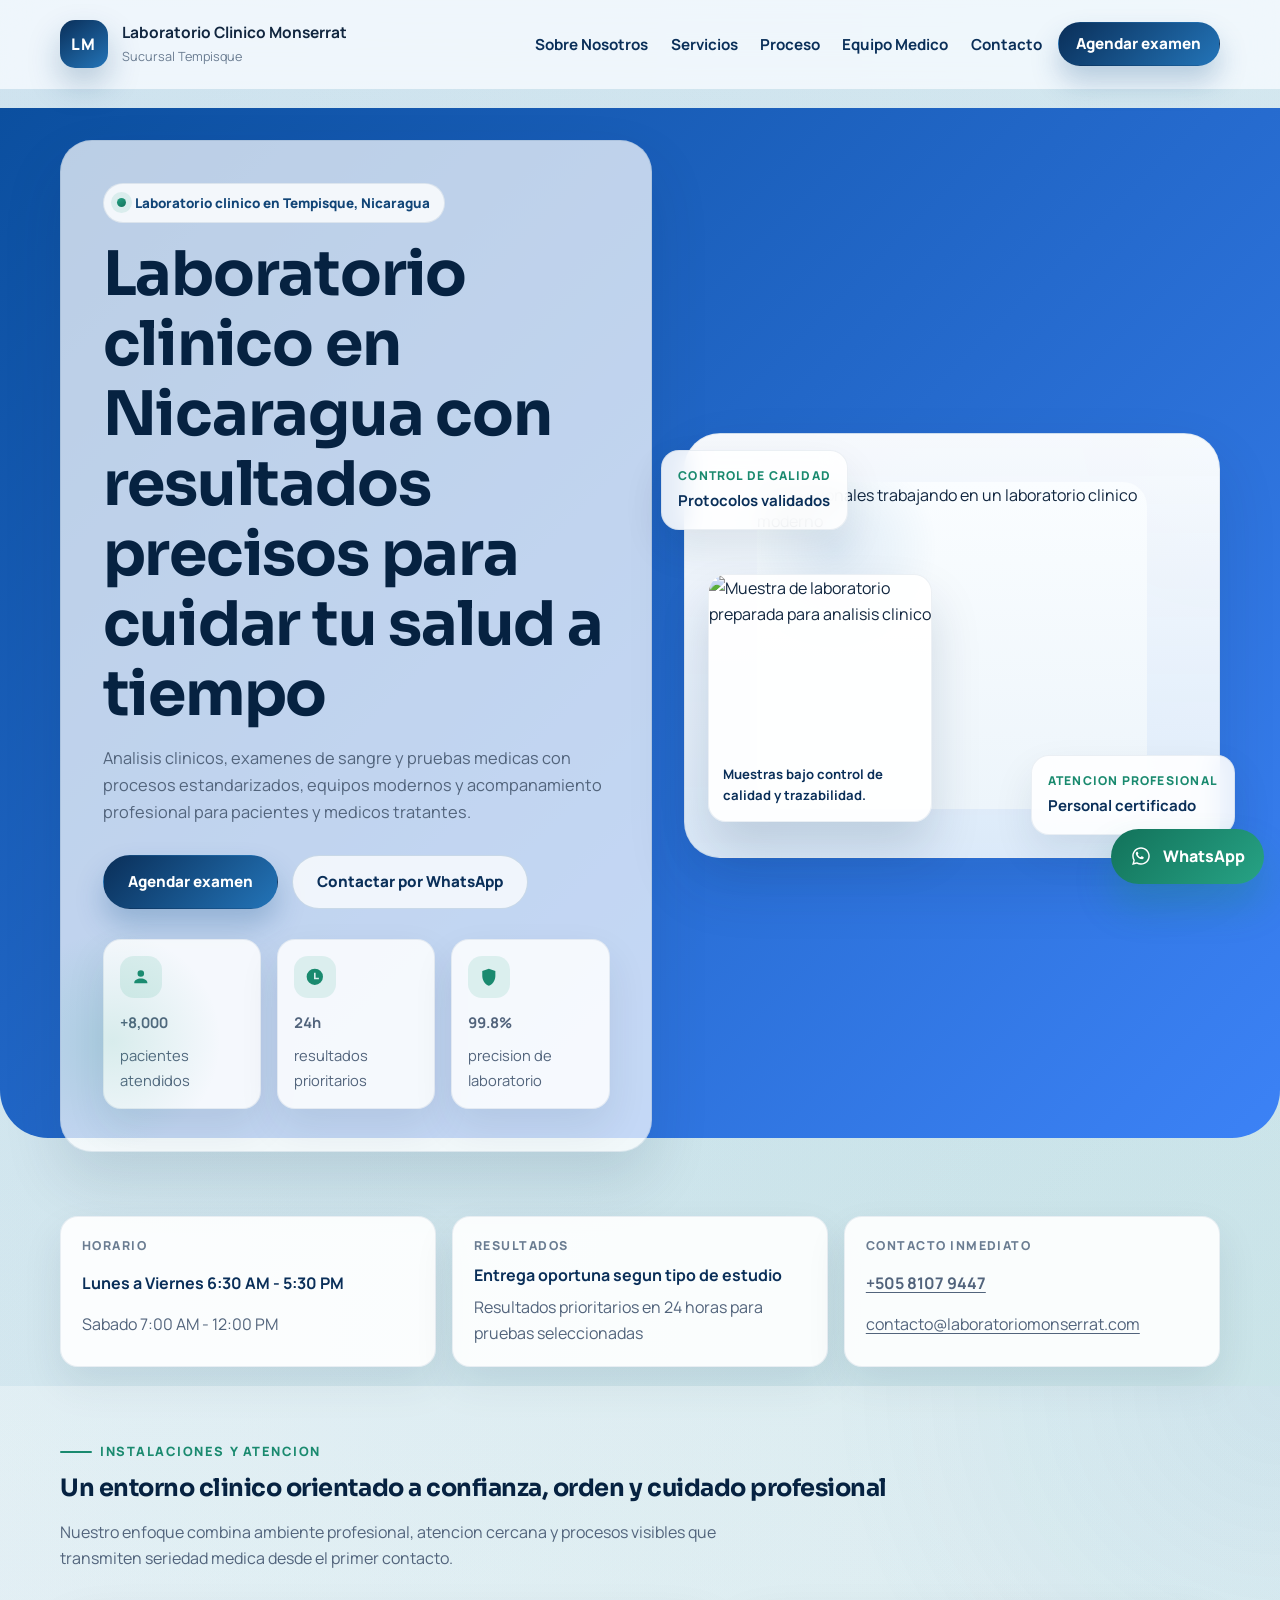
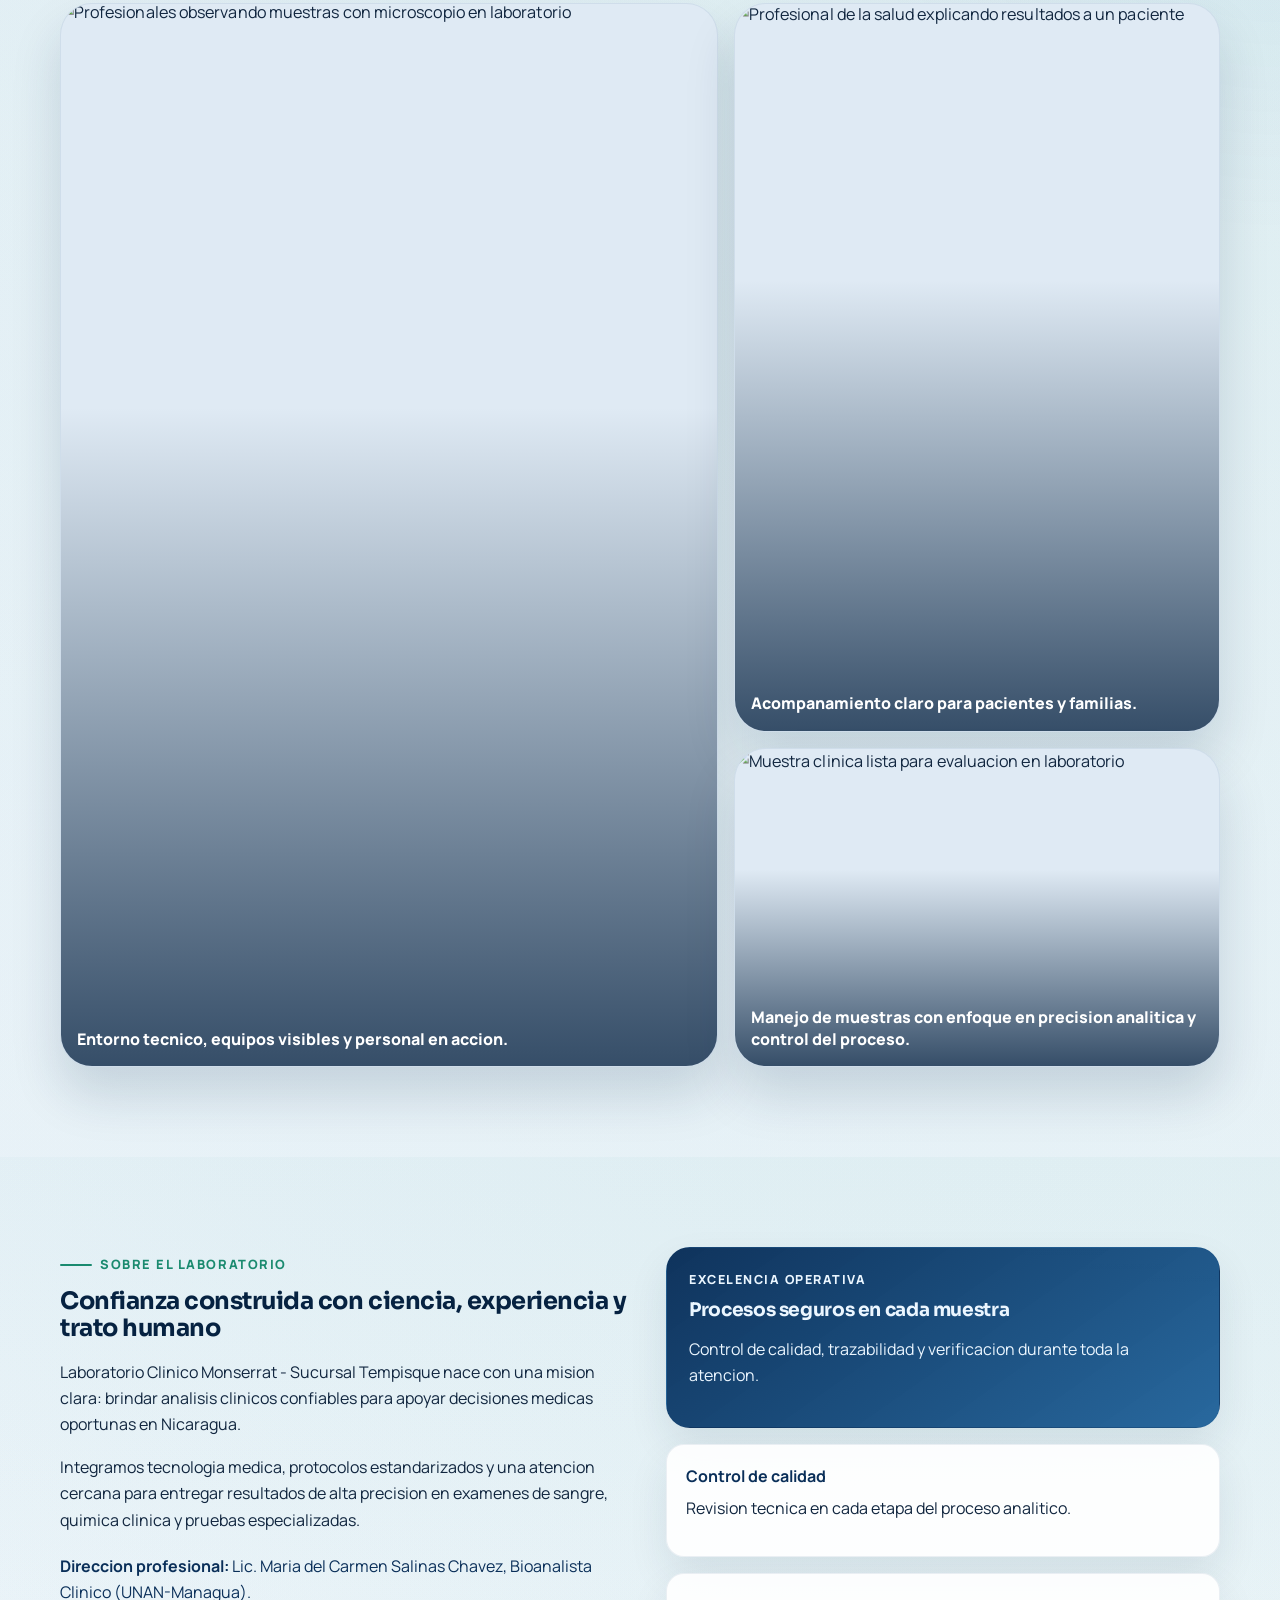
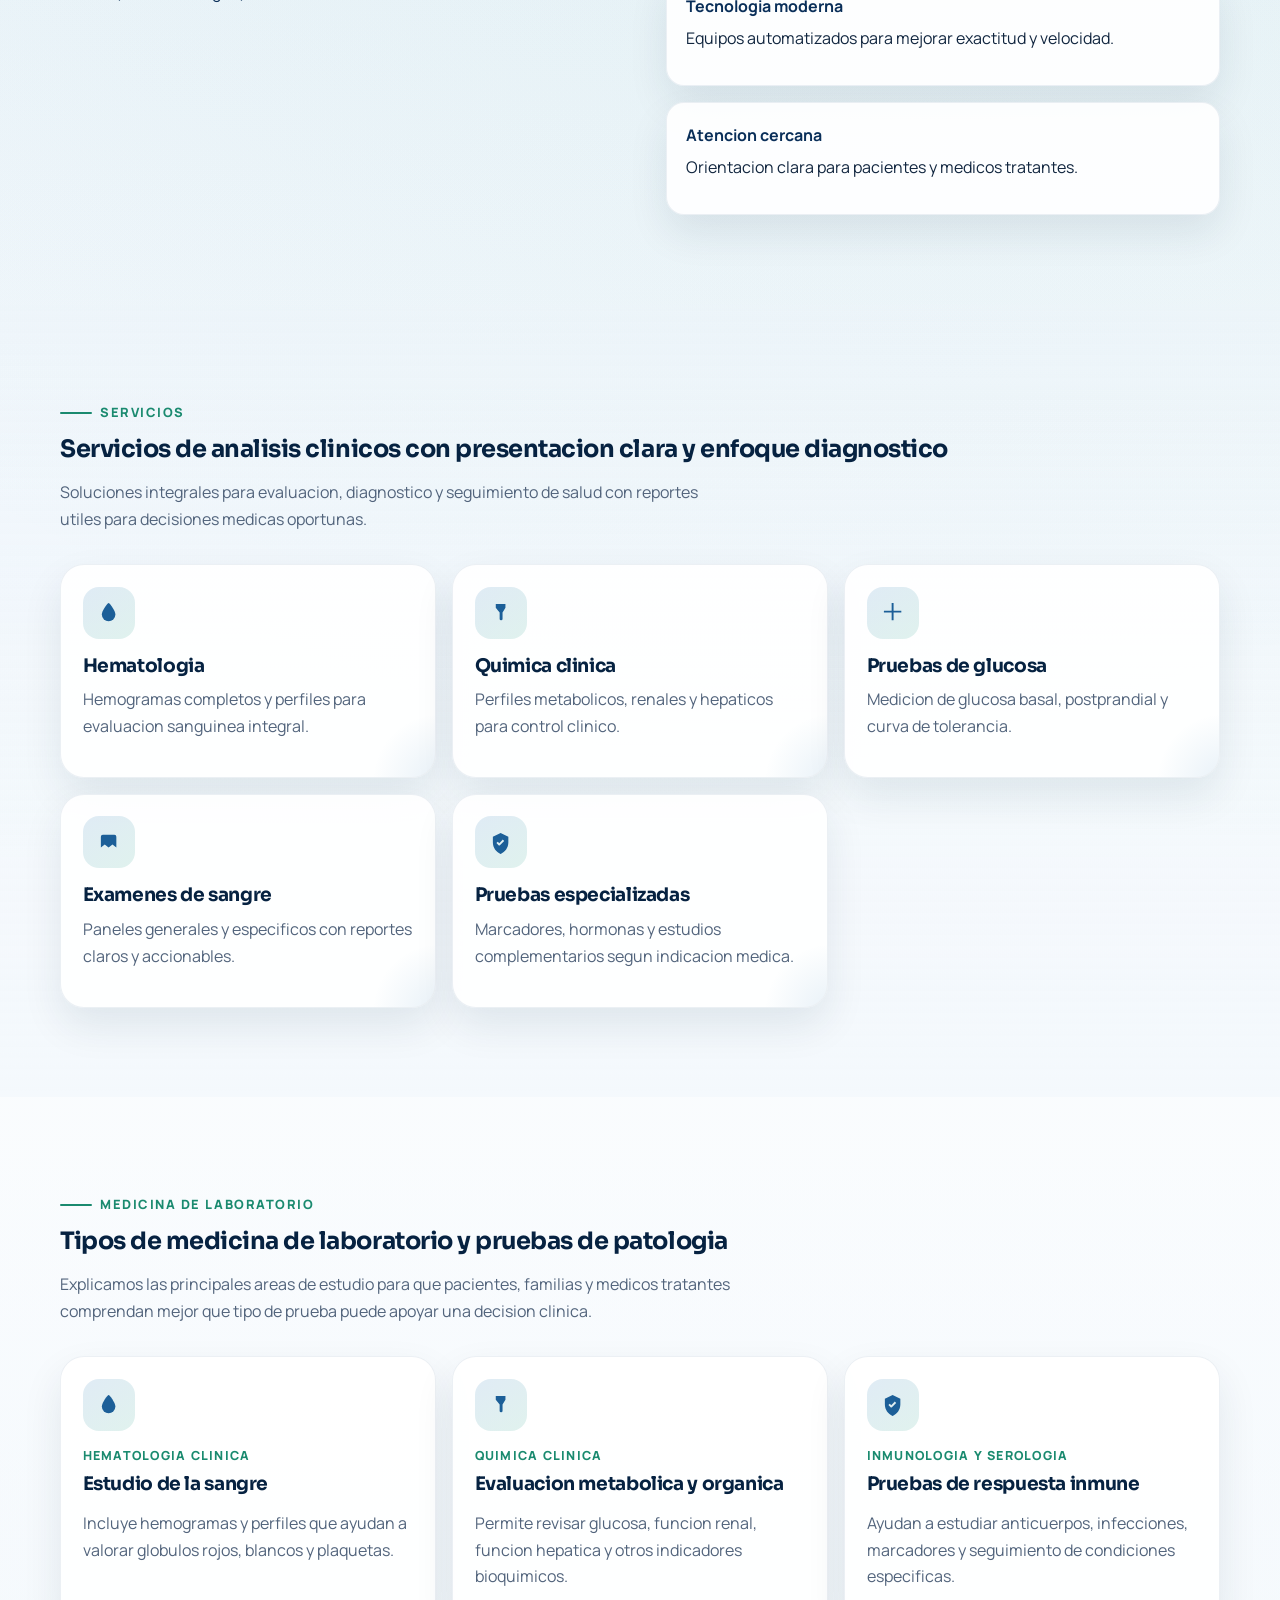
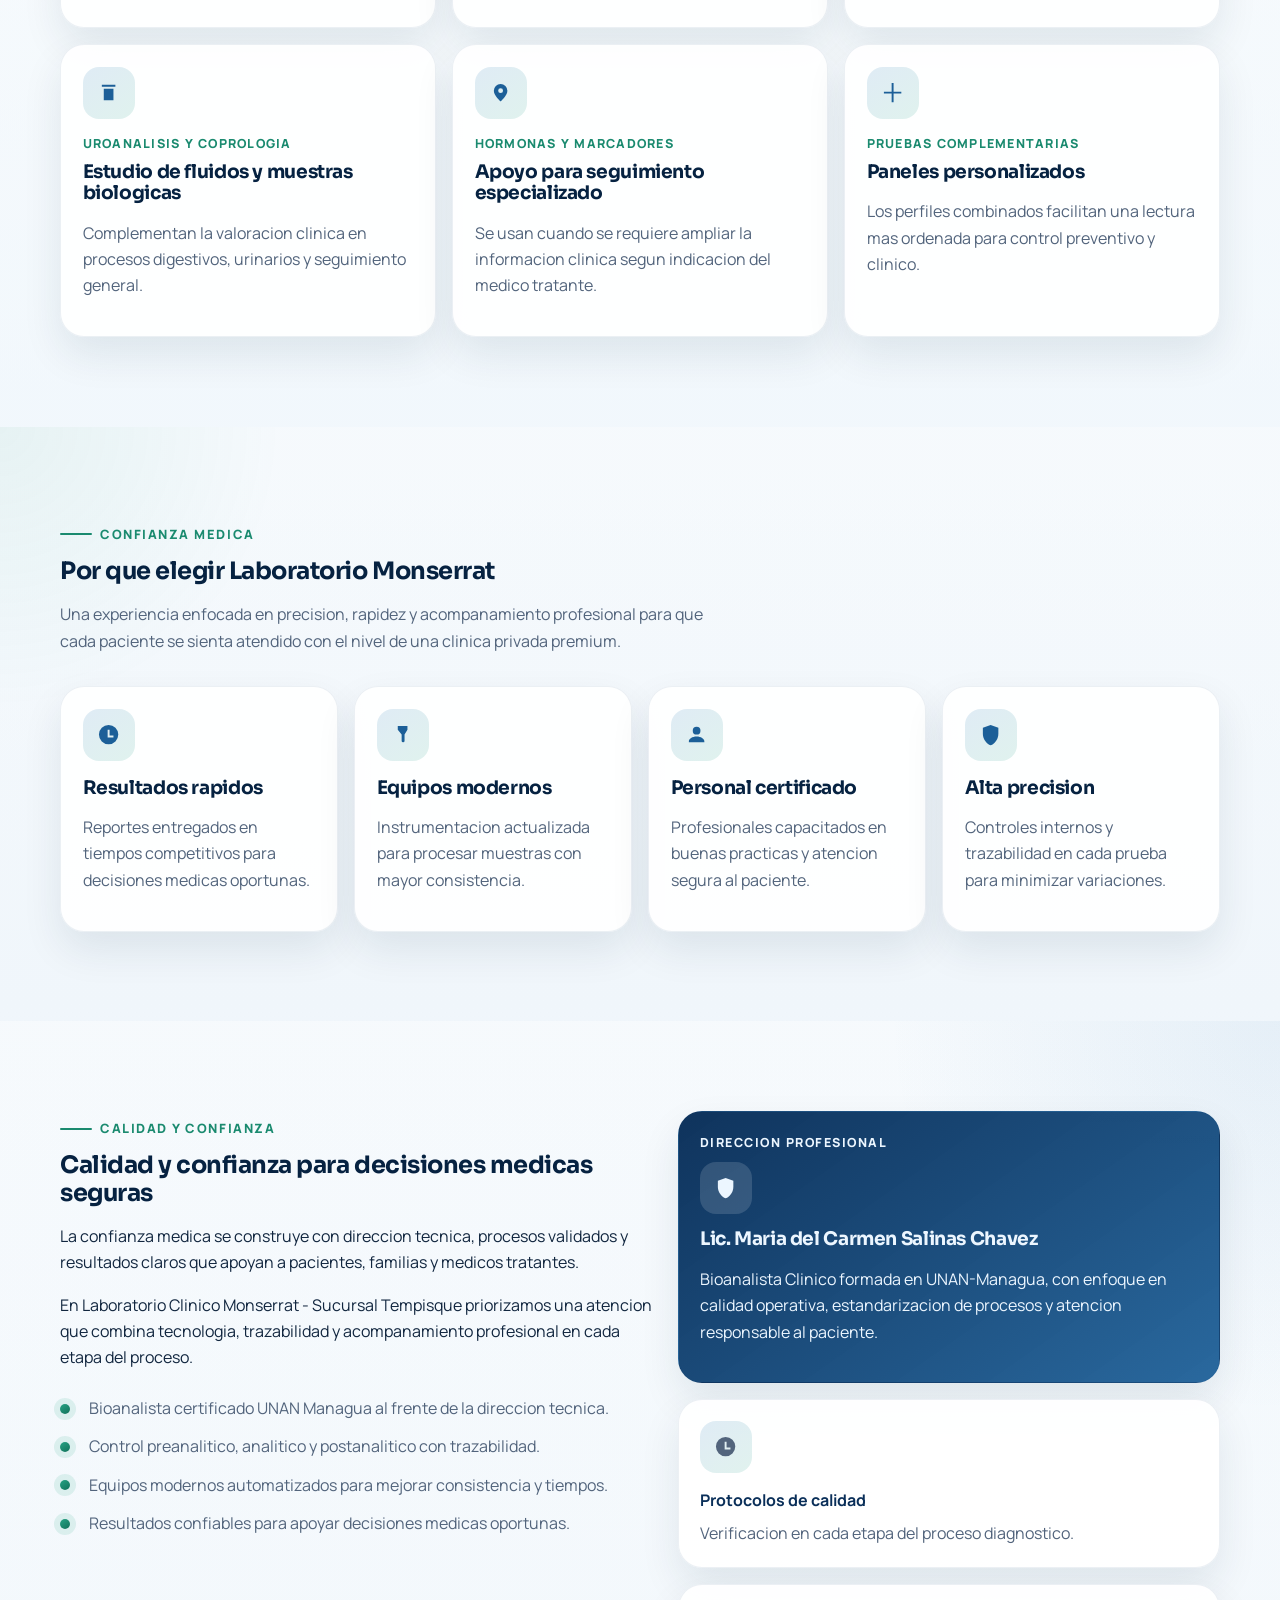
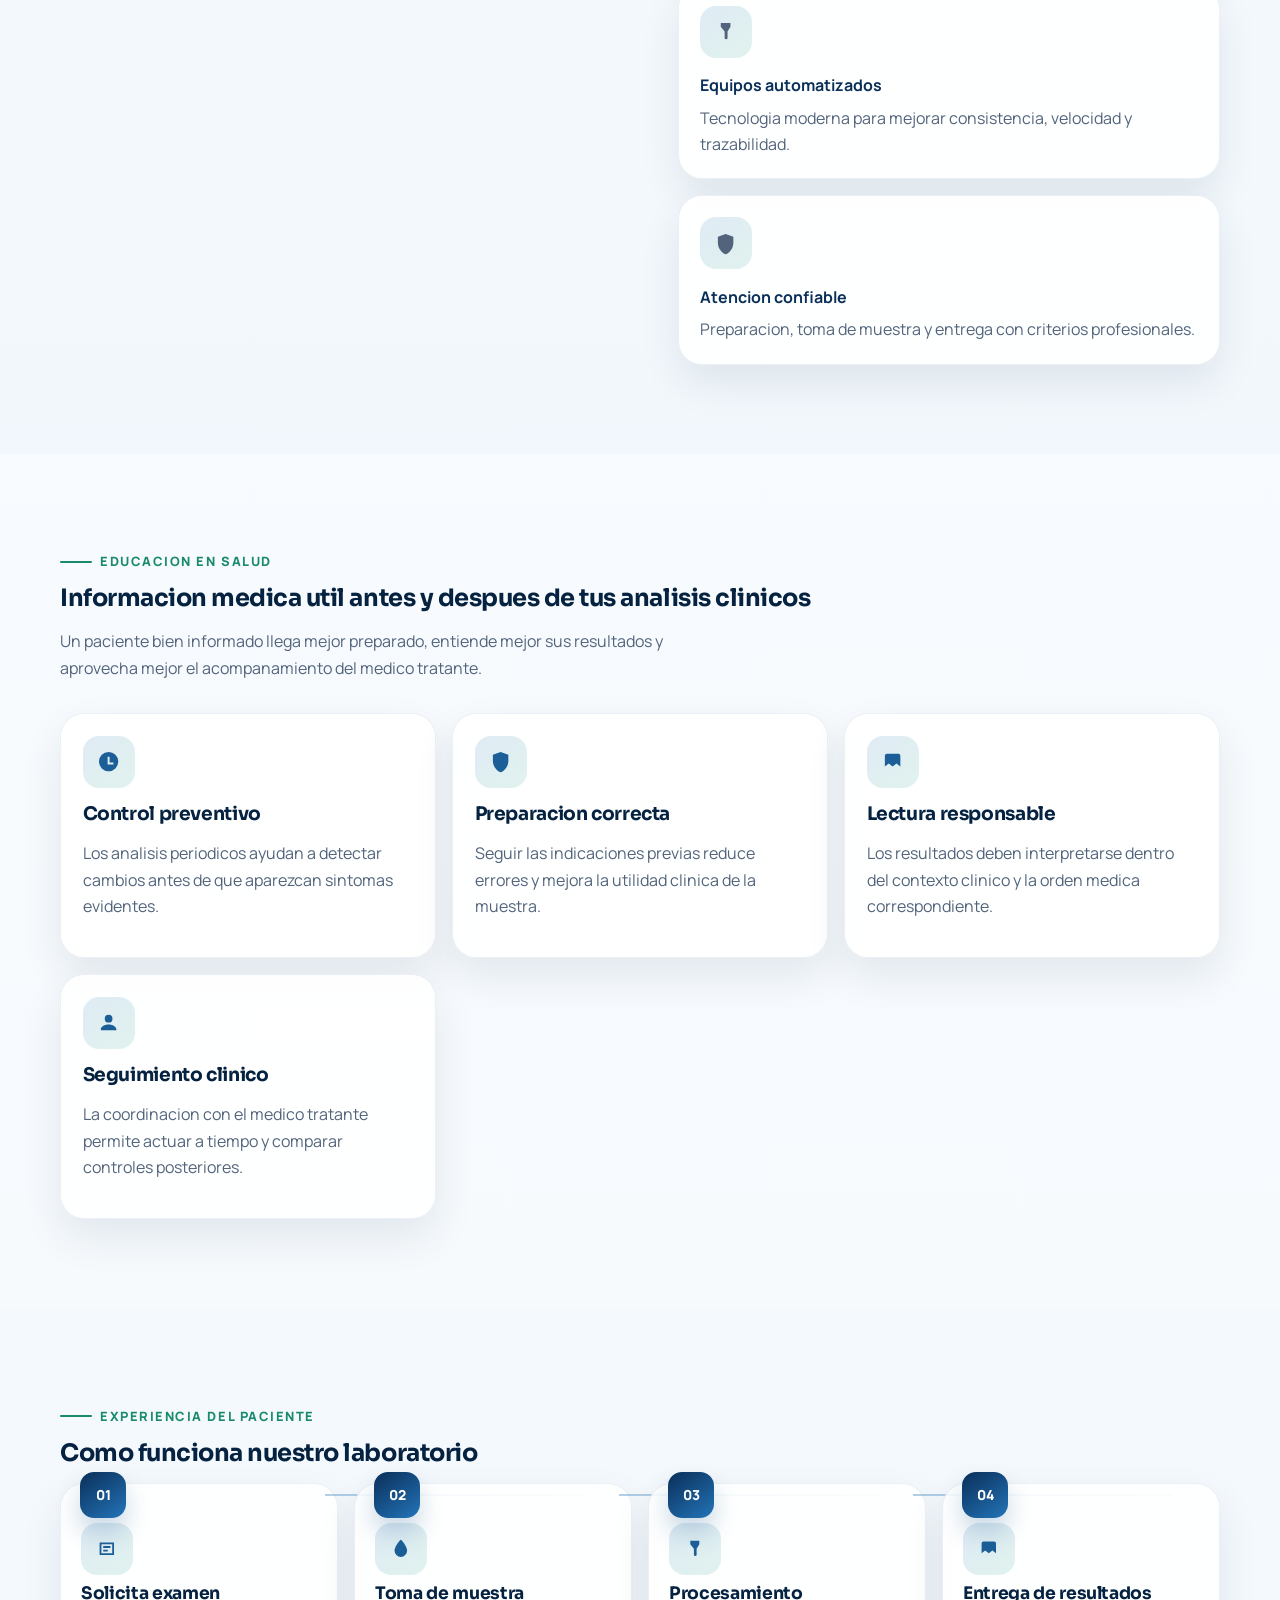
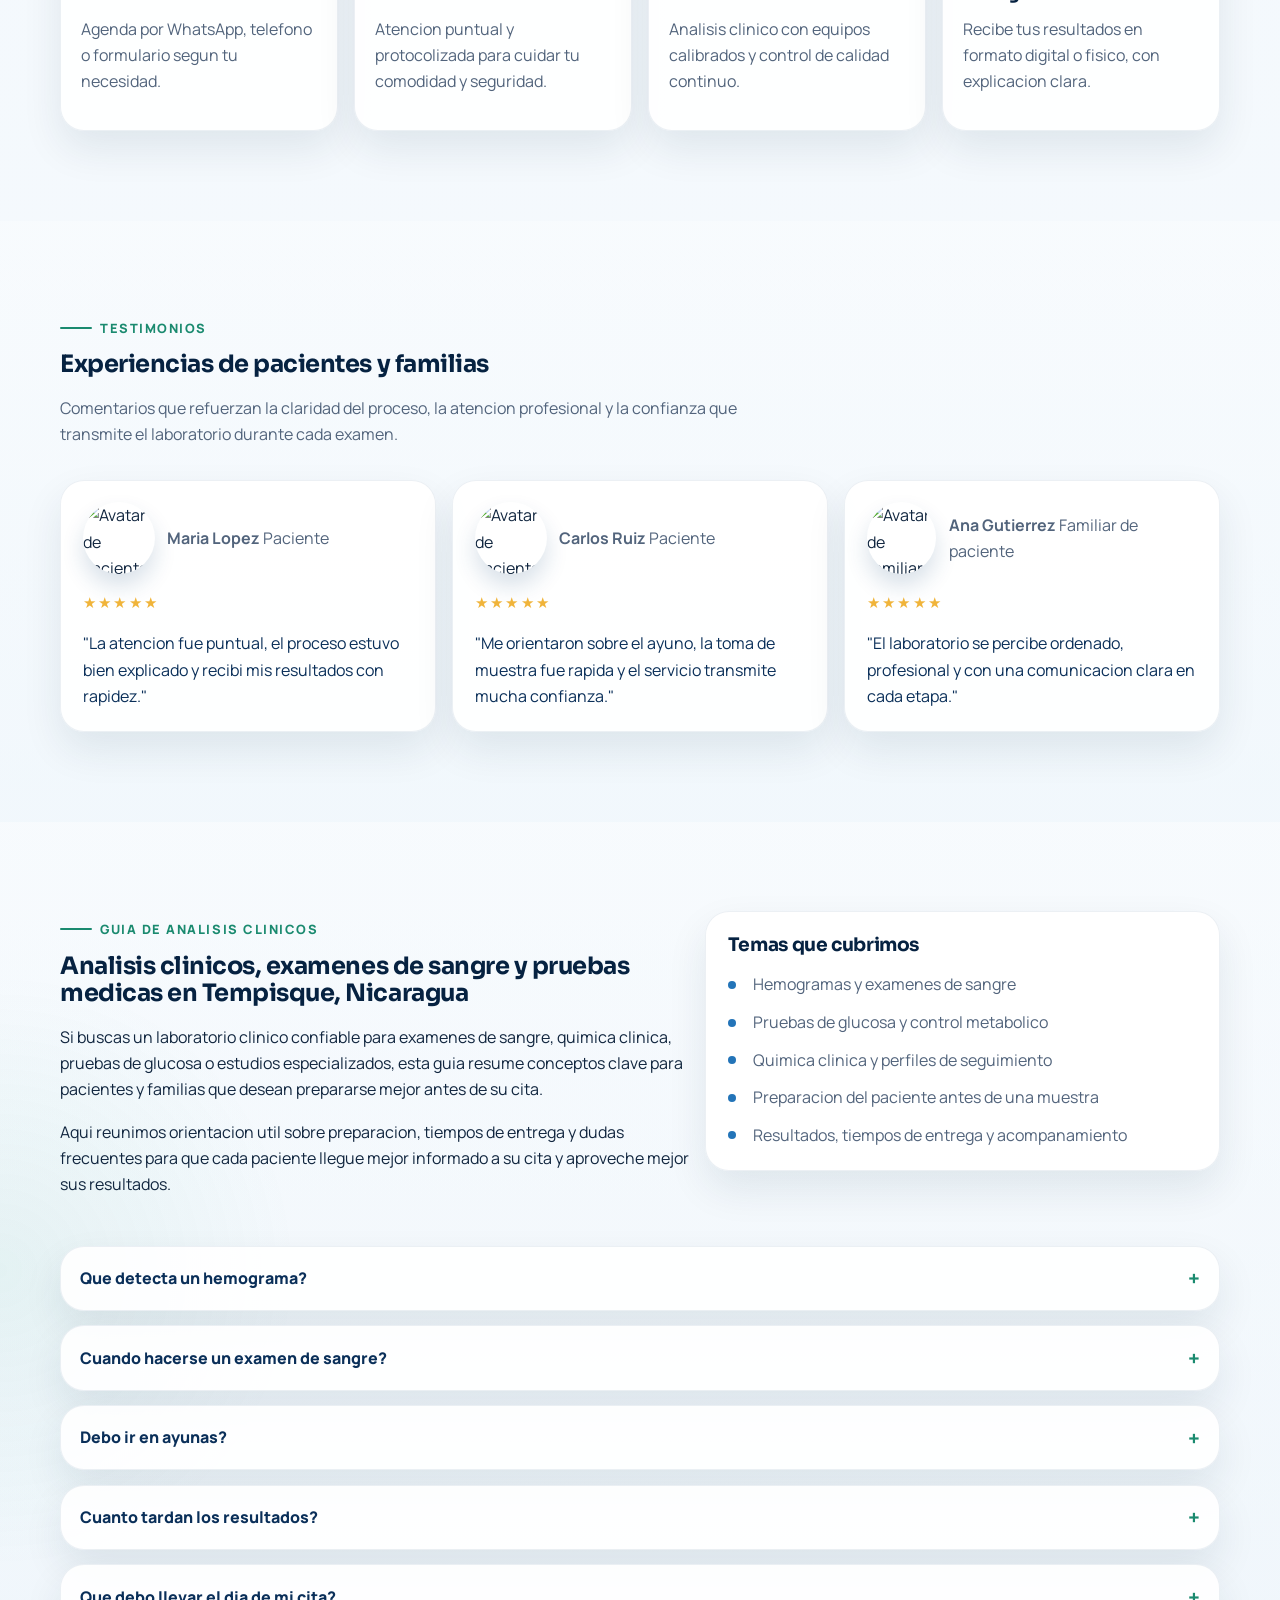
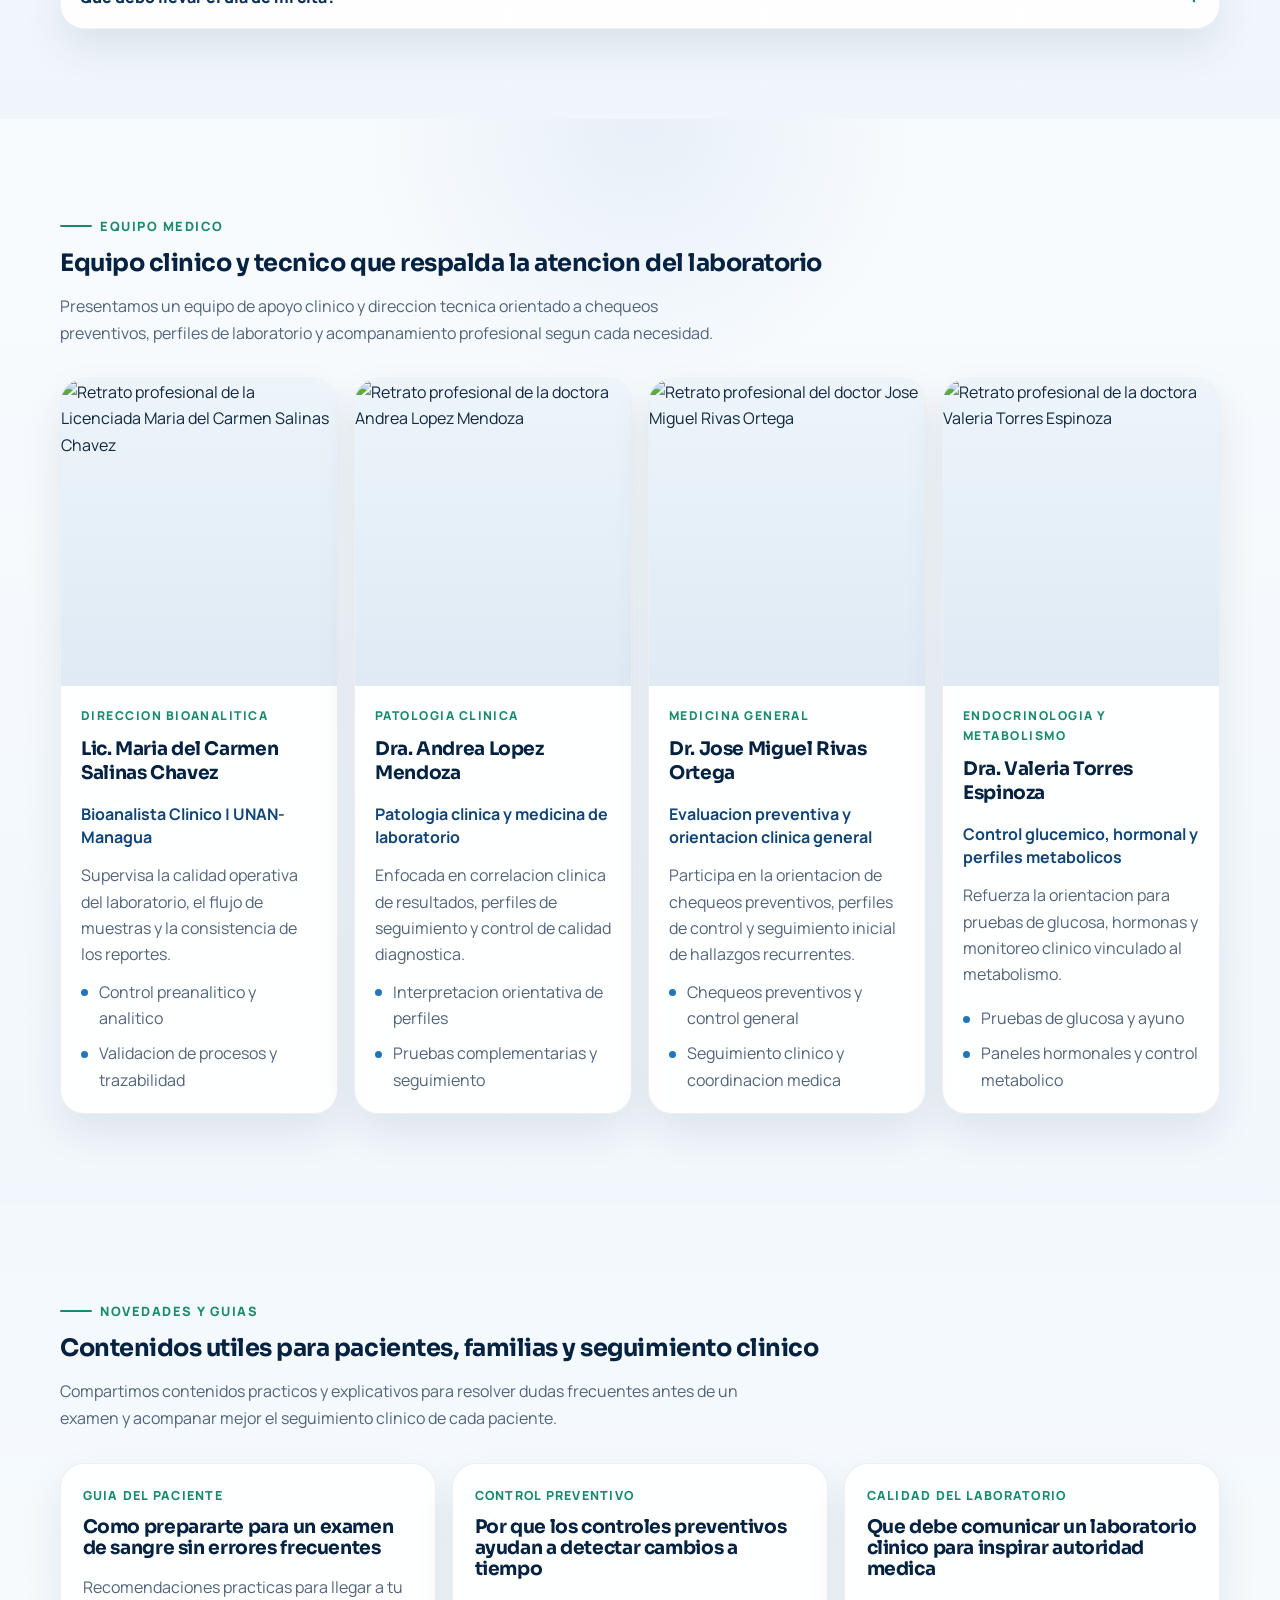
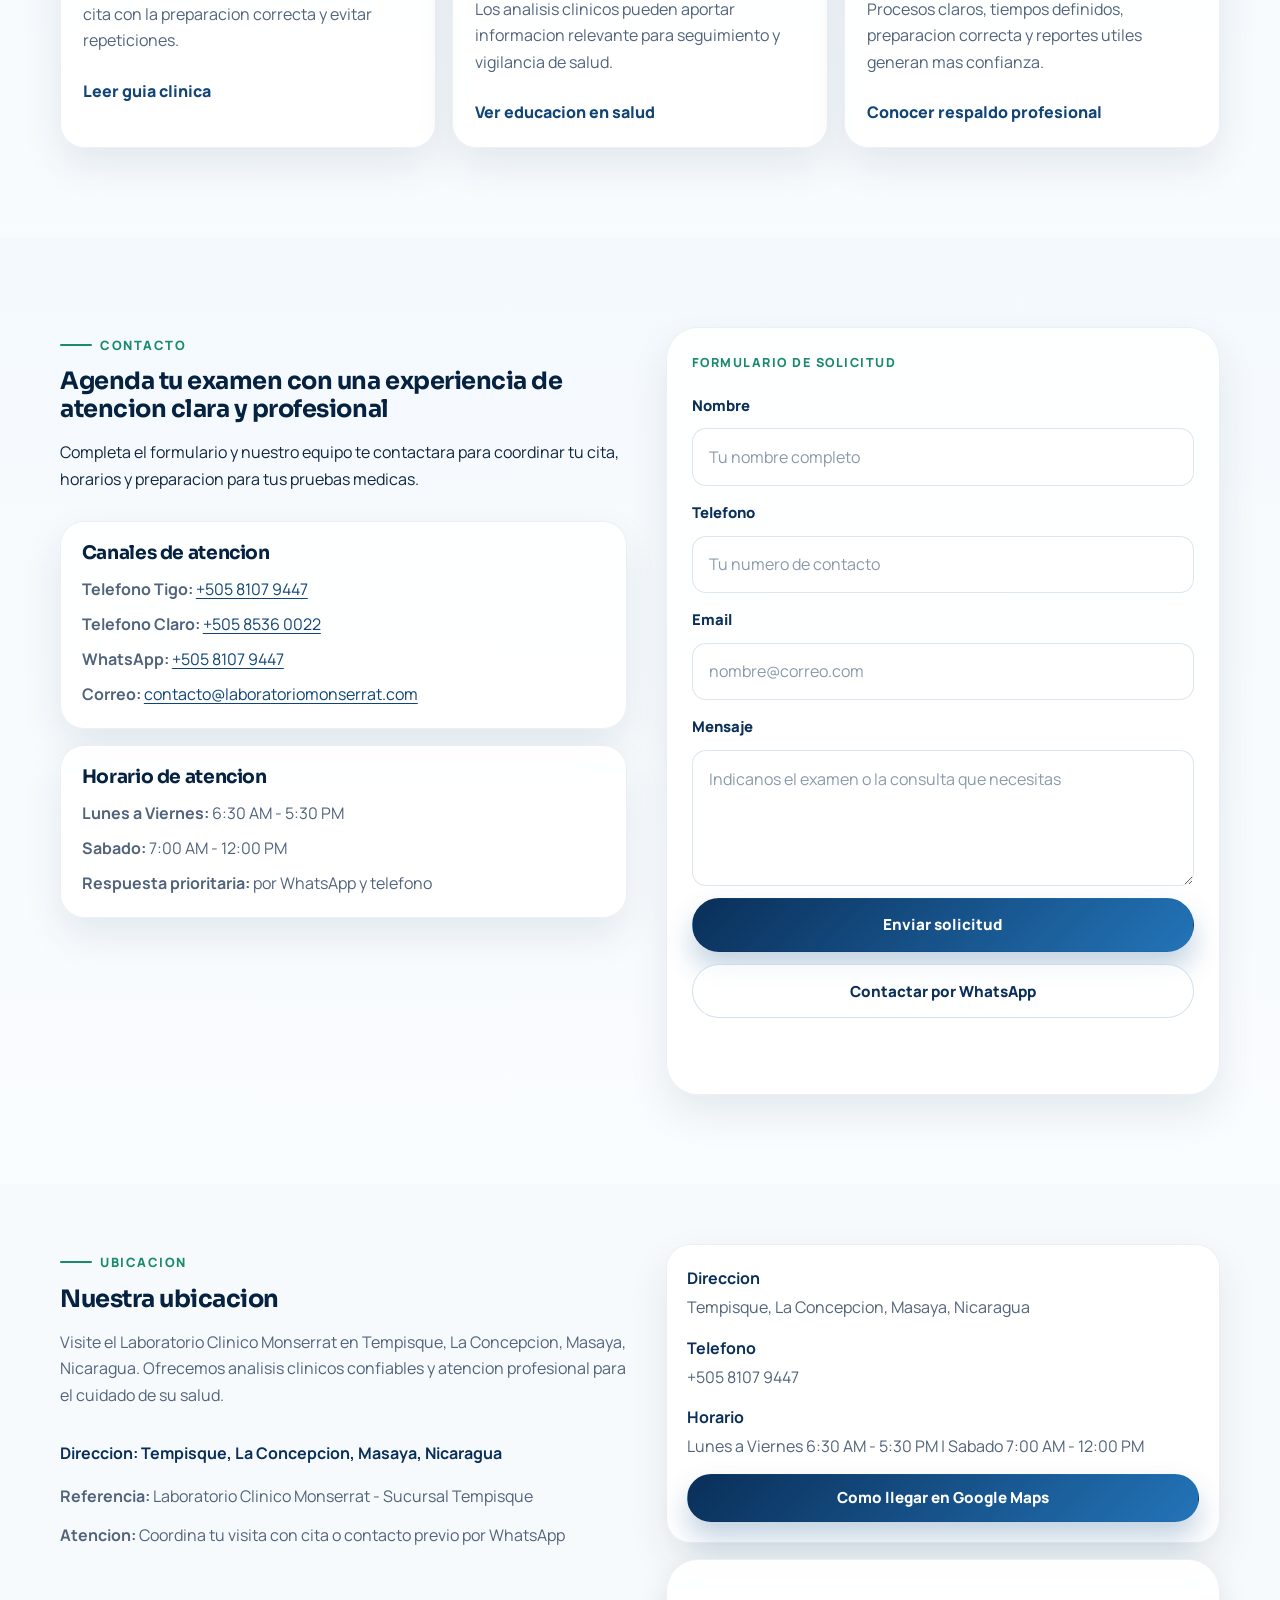
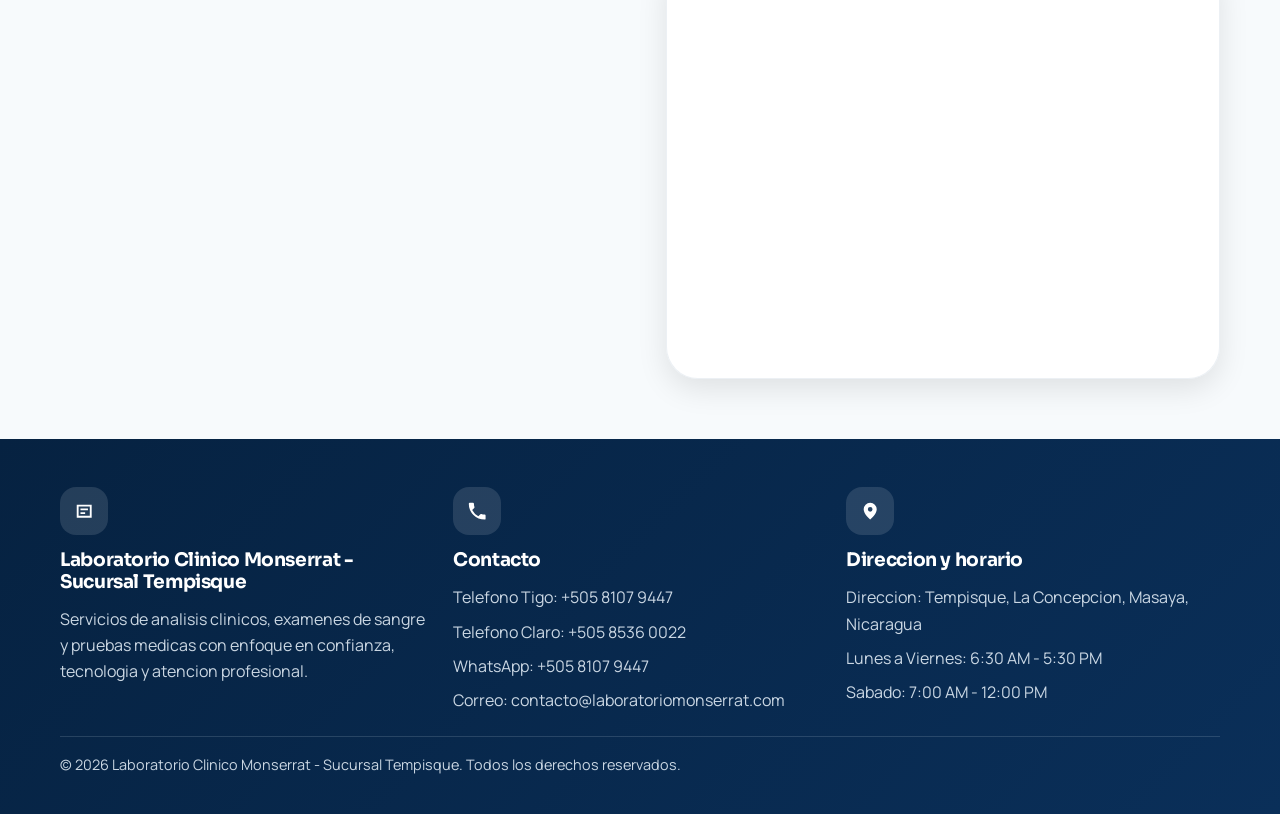
==== commit 1f374728: "Update index.html en español claro" ====
--- a/index.html
+++ b/index.html
@@ -434,7 +434,7 @@
     <section class="section lab-types reveal" id="tipos-pruebas" aria-labelledby="tipos-pruebas-title">
       <div class="container">
         <p class="section-kicker">Medicina de laboratorio</p>
-        <h2 id="tipos-pruebas-title">Tipos de medicina de laboratorio y pruebas de patologia en espanol claro</h2>
+        <h2 id="tipos-pruebas-title">Tipos de medicina de laboratorio y pruebas de patologia </h2>
         <p class="section-intro">
           Explicamos las principales areas de estudio para que pacientes, familias y medicos tratantes
           comprendan mejor que tipo de prueba puede apoyar una decision clinica.
